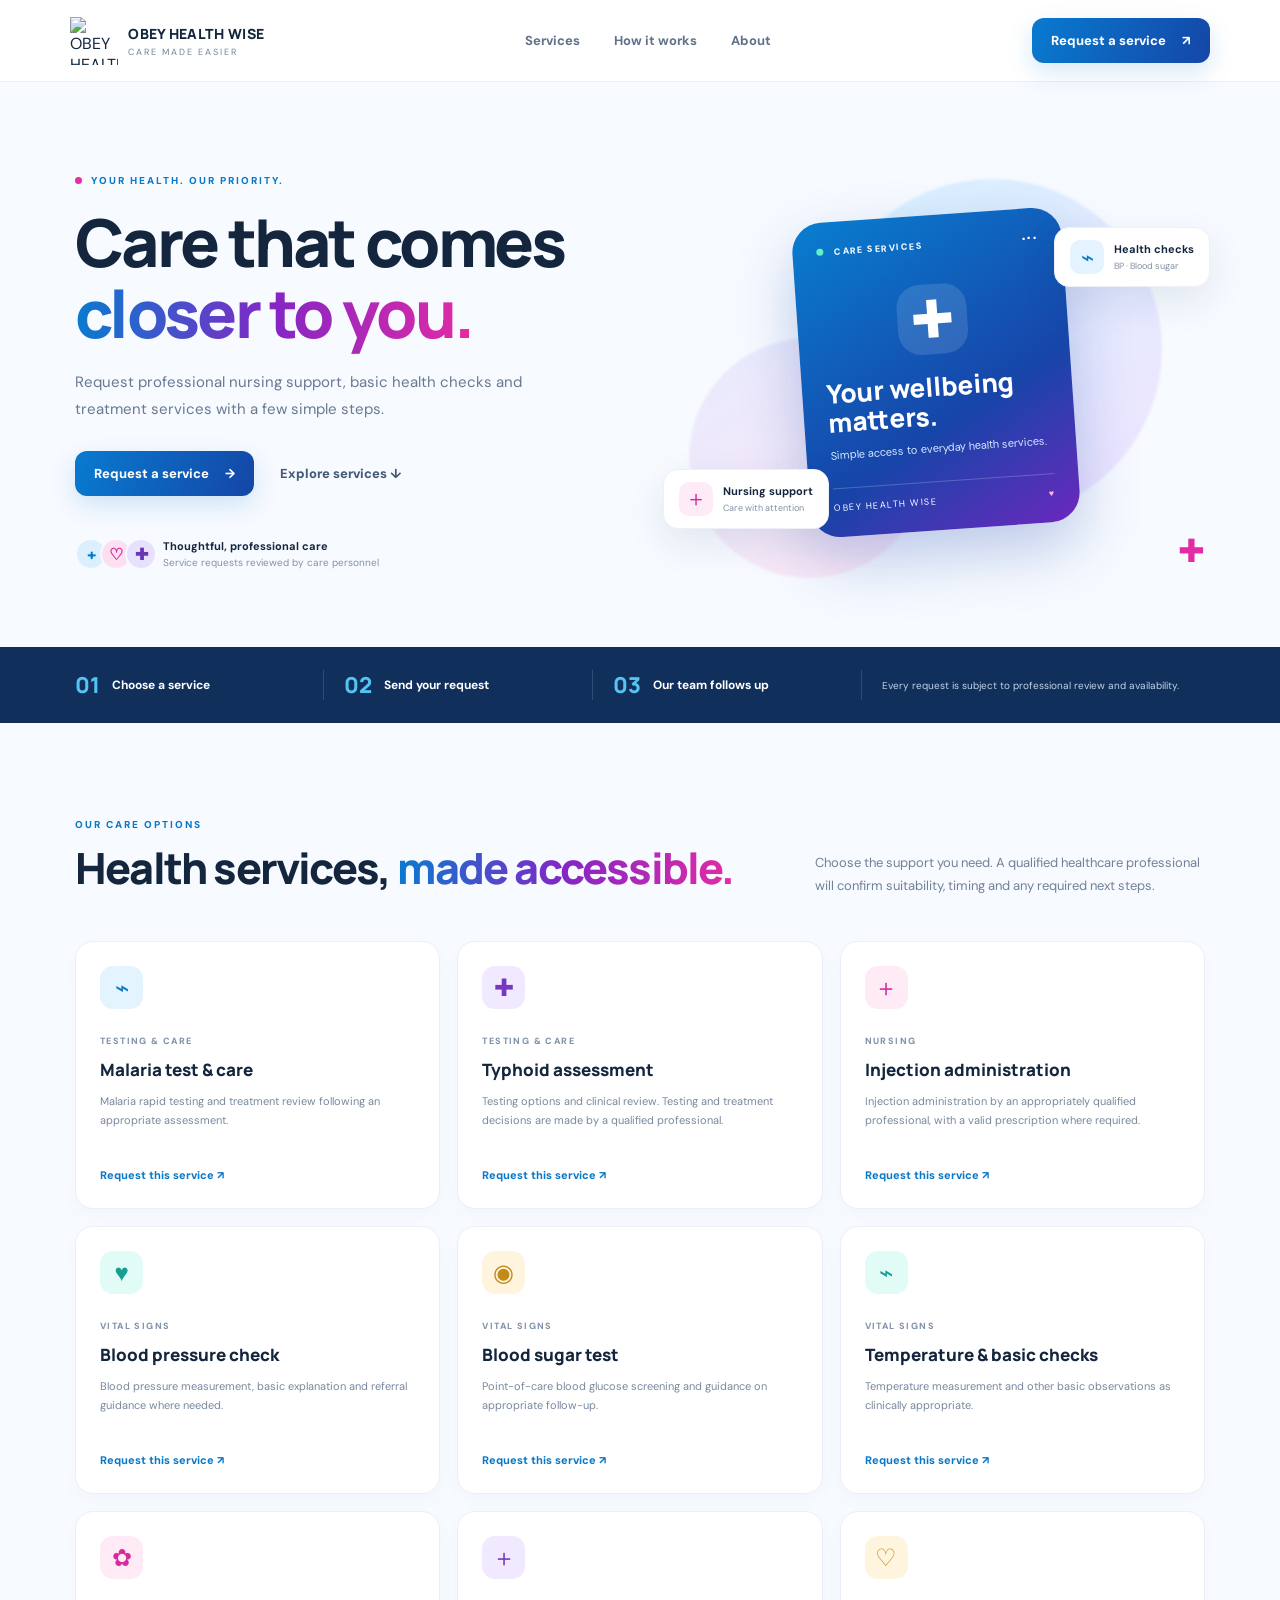
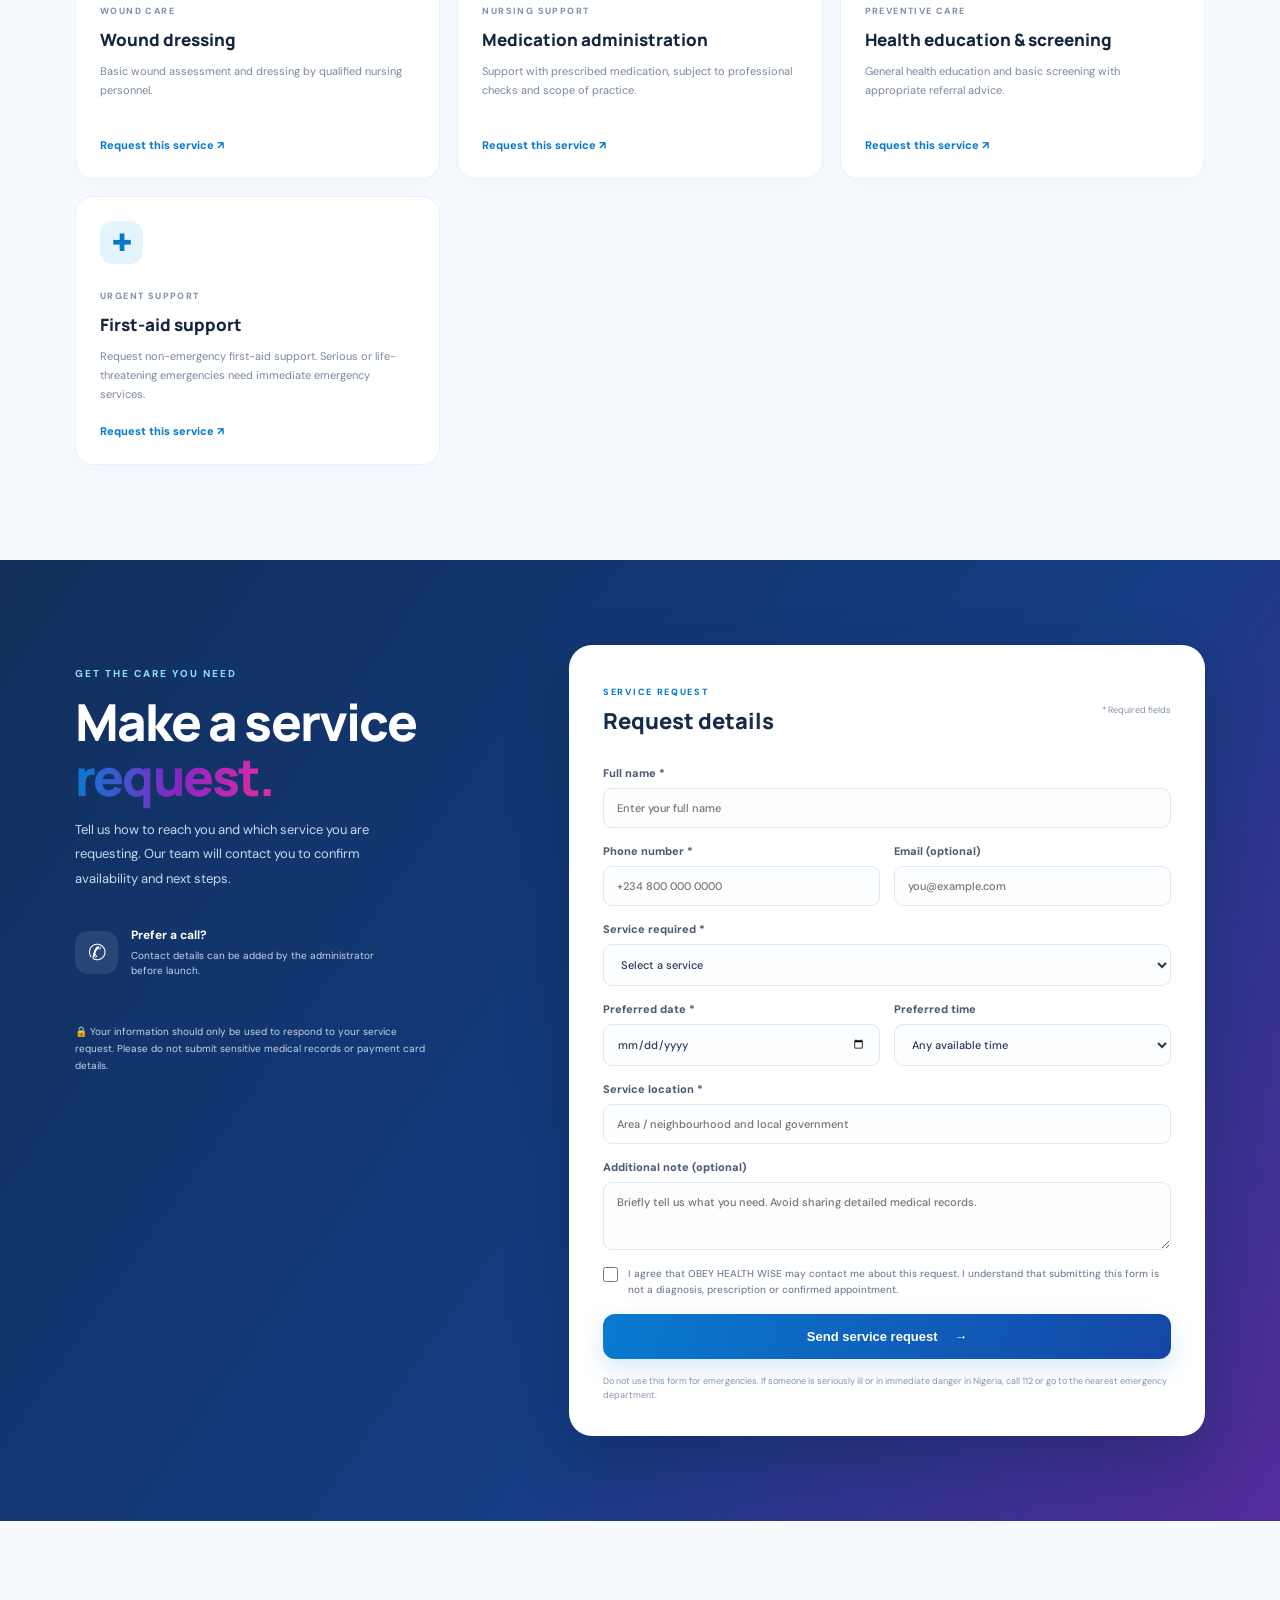
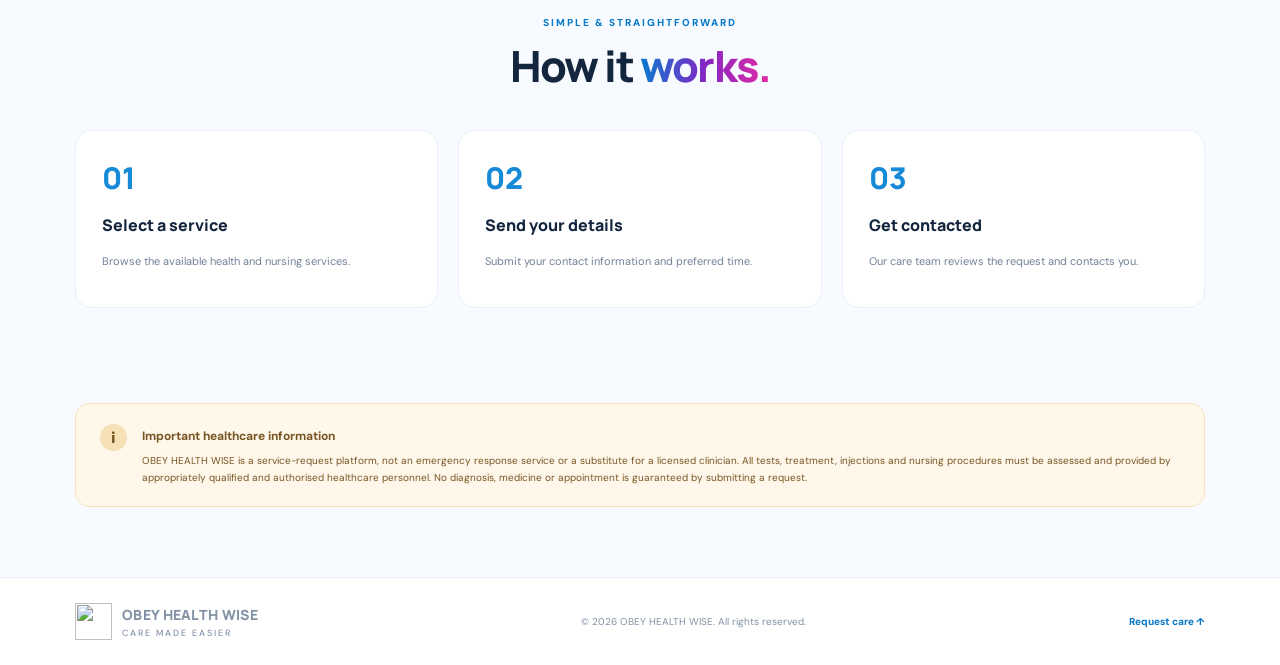
==== index.html @ f1f298c5 "Add files via upload" ====
<!doctype html>
<html lang="en">
<head>
  <meta charset="UTF-8"><meta name="viewport" content="width=device-width, initial-scale=1">
  <meta name="theme-color" content="#0878c9"><meta name="description" content="Request convenient nursing and health screening services from OBEY HEALTH WISE.">
  <link rel="manifest" href="/manifest.webmanifest"><link rel="icon" href="/assets/obey-health-wise-logo.png">
  <link rel="preconnect" href="https://fonts.googleapis.com"><link rel="preconnect" href="https://fonts.gstatic.com" crossorigin>
  <link href="https://fonts.googleapis.com/css2?family=DM+Sans:wght@400;500;600;700;800&family=Manrope:wght@500;600;700;800&display=swap" rel="stylesheet">
  <link rel="stylesheet" href="/styles.css"><title>OBEY HEALTH WISE | Care made easier</title>
</head>
<body>
<header class="topbar"><a class="brand" href="#"><img src="/assets/obey-health-wise-logo.png" alt="OBEY HEALTH WISE logo"><span><b>OBEY HEALTH WISE</b><small>CARE MADE EASIER</small></span></a><nav><a href="#services">Services</a><a href="#how">How it works</a><a href="#about">About</a></nav><a class="nav-cta" href="#request">Request a service <span>↗</span></a><button class="menu" aria-label="Open menu">☰</button></header>
<main>
<section class="hero">
 <div class="hero-copy"><div class="eyebrow"><i></i> YOUR HEALTH. OUR PRIORITY.</div><h1>Care that comes<br><em>closer to you.</em></h1><p>Request professional nursing support, basic health checks and treatment services with a few simple steps.</p><div class="hero-actions"><a class="primary" href="#request">Request a service <span>→</span></a><a class="text-link" href="#services">Explore services ↓</a></div><div class="trust"><div class="avatars"><span>+</span><span>♡</span><span>✚</span></div><div><b>Thoughtful, professional care</b><small>Service requests reviewed by care personnel</small></div></div></div>
 <div class="hero-art"><div class="orb orb1"></div><div class="orb orb2"></div><div class="hero-panel"><div class="panel-top"><span class="live-dot"></span> CARE SERVICES <span class="panel-menu">•••</span></div><div class="medical-symbol">✚</div><h3>Your wellbeing<br>matters.</h3><p>Simple access to everyday health services.</p><div class="panel-bottom"><span>OBEY HEALTH WISE</span><b>♥</b></div></div><div class="floating f1"><span class="float-icon blue">⌁</span><span><b>Health checks</b><small>BP · Blood sugar</small></span></div><div class="floating f2"><span class="float-icon pink">＋</span><span><b>Nursing support</b><small>Care with attention</small></span></div><div class="decor-cross">✚</div></div>
</section>
<section class="stats"><div><b>01</b><span>Choose a service</span></div><div><b>02</b><span>Send your request</span></div><div><b>03</b><span>Our team follows up</span></div><div class="stat-note">Every request is subject to professional review and availability.</div></section>
<section class="section" id="services"><div class="section-head"><div><div class="eyebrow">OUR CARE OPTIONS</div><h2>Health services, <em>made accessible.</em></h2></div><p>Choose the support you need. A qualified healthcare professional will confirm suitability, timing and any required next steps.</p></div>
<div class="service-grid">
 <article class="service-card featured"><div class="service-icon">⌁</div><span class="tag">TESTING & CARE</span><h3>Malaria test & care</h3><p>Malaria rapid testing and treatment review following an appropriate assessment.</p><a href="#request" data-service="Malaria test and treatment review">Request this service ↗</a></article>
 <article class="service-card"><div class="service-icon purple">✚</div><span class="tag">TESTING & CARE</span><h3>Typhoid assessment</h3><p>Testing options and clinical review. Testing and treatment decisions are made by a qualified professional.</p><a href="#request" data-service="Typhoid testing and clinical review">Request this service ↗</a></article>
 <article class="service-card"><div class="service-icon pink">＋</div><span class="tag">NURSING</span><h3>Injection administration</h3><p>Injection administration by an appropriately qualified professional, with a valid prescription where required.</p><a href="#request" data-service="Injection administration">Request this service ↗</a></article>
 <article class="service-card"><div class="service-icon aqua">♥</div><span class="tag">VITAL SIGNS</span><h3>Blood pressure check</h3><p>Blood pressure measurement, basic explanation and referral guidance where needed.</p><a href="#request" data-service="Blood pressure check">Request this service ↗</a></article>
 <article class="service-card"><div class="service-icon gold">◉</div><span class="tag">VITAL SIGNS</span><h3>Blood sugar test</h3><p>Point-of-care blood glucose screening and guidance on appropriate follow-up.</p><a href="#request" data-service="Blood sugar test">Request this service ↗</a></article>
 <article class="service-card"><div class="service-icon aqua">⌁</div><span class="tag">VITAL SIGNS</span><h3>Temperature & basic checks</h3><p>Temperature measurement and other basic observations as clinically appropriate.</p><a href="#request" data-service="Temperature and basic health checks">Request this service ↗</a></article>
 <article class="service-card"><div class="service-icon pink">✿</div><span class="tag">WOUND CARE</span><h3>Wound dressing</h3><p>Basic wound assessment and dressing by qualified nursing personnel.</p><a href="#request" data-service="Wound dressing">Request this service ↗</a></article>
 <article class="service-card"><div class="service-icon purple">＋</div><span class="tag">NURSING SUPPORT</span><h3>Medication administration</h3><p>Support with prescribed medication, subject to professional checks and scope of practice.</p><a href="#request" data-service="Prescribed medication administration">Request this service ↗</a></article>
 <article class="service-card"><div class="service-icon gold">♡</div><span class="tag">PREVENTIVE CARE</span><h3>Health education & screening</h3><p>General health education and basic screening with appropriate referral advice.</p><a href="#request" data-service="Health education and basic screening">Request this service ↗</a></article>
 <article class="service-card"><div class="service-icon blue">✚</div><span class="tag">URGENT SUPPORT</span><h3>First-aid support</h3><p>Request non-emergency first-aid support. Serious or life-threatening emergencies need immediate emergency services.</p><a href="#request" data-service="First-aid support">Request this service ↗</a></article>
</div></section>
<section class="request-section" id="request"><div class="request-intro"><div class="eyebrow">GET THE CARE YOU NEED</div><h2>Make a service<br><em>request.</em></h2><p>Tell us how to reach you and which service you are requesting. Our team will contact you to confirm availability and next steps.</p><div class="contact-card"><div class="contact-symbol">✆</div><div><b>Prefer a call?</b><span>Contact details can be added by the administrator before launch.</span></div></div><div class="privacy-note">🔒 Your information should only be used to respond to your service request. Please do not submit sensitive medical records or payment card details.</div></div>
<form id="requestForm" class="request-form">
 <div class="form-heading"><div><span class="form-step">SERVICE REQUEST</span><h3>Request details</h3></div><span class="required">* Required fields</span></div>
 <label>Full name *<input name="name" autocomplete="name" required maxlength="100" placeholder="Enter your full name"></label>
 <div class="form-row"><label>Phone number *<input name="phone" autocomplete="tel" required inputmode="tel" maxlength="25" placeholder="+234 800 000 0000"></label><label>Email (optional)<input name="email" type="email" autocomplete="email" maxlength="150" placeholder="you@example.com"></label></div>
 <label>Service required *<select name="service" required><option value="">Select a service</option><option>Malaria test and treatment review</option><option>Typhoid testing and clinical review</option><option>Injection administration</option><option>Blood pressure check</option><option>Blood sugar test</option><option>Temperature and basic health checks</option><option>Wound dressing</option><option>Prescribed medication administration</option><option>Health education and basic screening</option><option>First-aid support</option><option>Other nursing service</option></select></label>
 <div class="form-row"><label>Preferred date *<input type="date" name="date" id="preferredDate" required></label><label>Preferred time<select name="time"><option value="Any available time">Any available time</option><option>Morning (8am–12pm)</option><option>Afternoon (12pm–4pm)</option><option>Evening (4pm–7pm)</option></select></label></div>
 <label>Service location *<input name="location" required maxlength="180" placeholder="Area / neighbourhood and local government"></label>
 <label>Additional note (optional)<textarea name="notes" rows="3" maxlength="500" placeholder="Briefly tell us what you need. Avoid sharing detailed medical records."></textarea></label>
 <label class="consent"><input type="checkbox" name="consent" required><span>I agree that OBEY HEALTH WISE may contact me about this request. I understand that submitting this form is not a diagnosis, prescription or confirmed appointment.</span></label>
 <button class="submit" type="submit">Send service request <span>→</span></button><p class="form-message" id="formMessage" role="status" aria-live="polite"></p>
 <small class="form-foot">Do not use this form for emergencies. If someone is seriously ill or in immediate danger in Nigeria, call 112 or go to the nearest emergency department.</small>
</form></section>
<section class="section how" id="how"><div class="eyebrow">SIMPLE & STRAIGHTFORWARD</div><h2>How it <em>works.</em></h2><div class="steps"><div><b>01</b><h3>Select a service</h3><p>Browse the available health and nursing services.</p></div><div><b>02</b><h3>Send your details</h3><p>Submit your contact information and preferred time.</p></div><div><b>03</b><h3>Get contacted</h3><p>Our care team reviews the request and contacts you.</p></div></div></section>
<section class="disclaimer" id="about"><div class="disclaimer-icon">i</div><div><b>Important healthcare information</b><p>OBEY HEALTH WISE is a service-request platform, not an emergency response service or a substitute for a licensed clinician. All tests, treatment, injections and nursing procedures must be assessed and provided by appropriately qualified and authorised healthcare personnel. No diagnosis, medicine or appointment is guaranteed by submitting a request.</p></div></section>
</main>
<footer><a class="brand footer-brand" href="#"><img src="/assets/obey-health-wise-logo.png" alt=""><span><b>OBEY HEALTH WISE</b><small>CARE MADE EASIER</small></span></a><span>© <span id="year"></span> OBEY HEALTH WISE. All rights reserved.</span><a href="#request">Request care ↑</a></footer>
<script src="/app.js" defer></script>
</body></html>
---- styles.css ----
*{box-sizing:border-box}html{scroll-behavior:smooth;scroll-padding-top:90px}body{margin:0;background:#f7faff;color:#14263e;font-family:"DM Sans",sans-serif}a{color:inherit;text-decoration:none}.topbar{height:82px;padding:0 max(calc((100vw - 1180px)/2),5.5%);display:flex;align-items:center;justify-content:space-between;background:#fff;border-bottom:1px solid #e9f0f7;position:sticky;top:0;z-index:10}.brand{display:flex;align-items:center;gap:10px}.brand img{width:48px;height:48px;object-fit:contain}.brand span{display:grid;gap:3px}.brand b{font:800 14px Manrope,sans-serif;letter-spacing:.3px}.brand small{font-size:9px;letter-spacing:2px;color:#70829a}.topbar nav{display:flex;gap:34px;color:#60718a;font-size:13px;font-weight:700}.topbar nav a:hover,.text-link:hover{color:#0878c9}.nav-cta,.primary,.submit{background:linear-gradient(110deg,#087bd0,#1546a6);color:white;border:0;border-radius:12px;padding:14px 19px;font-weight:800;font-size:13px;box-shadow:0 9px 24px #0878c92b}.nav-cta span,.primary span,.submit span{padding-left:13px}.menu{display:none;background:none;border:0;font-size:24px}.hero{max-width:1180px;margin:auto;padding:80px 25px 65px;display:grid;grid-template-columns:1fr 1fr;align-items:center;gap:55px;min-height:550px}.eyebrow{font-size:10px;font-weight:800;letter-spacing:2px;color:#0878c9;display:flex;align-items:center;gap:9px}.eyebrow i{width:7px;height:7px;background:#e72ca4;border-radius:50%}.hero h1,.section h2,.request-intro h2{font:800 clamp(42px,5.5vw,66px)/1.08 Manrope,sans-serif;letter-spacing:-2.7px;margin:20px 0}.hero h1 em,.section h2 em,.request-intro h2 em{font-style:normal;background:linear-gradient(90deg,#087bd0,#8426c5,#e52ba4);-webkit-background-clip:text;background-clip:text;color:transparent}.hero-copy>p{color:#687a91;line-height:1.8;font-size:15px;max-width:480px}.hero-actions{display:flex;align-items:center;gap:26px;margin:28px 0 42px}.text-link{font-size:13px;font-weight:800;color:#445a75}.trust{display:flex;align-items:center;gap:13px}.avatars{display:flex}.avatars span{width:32px;height:32px;border-radius:50%;display:grid;place-items:center;margin-right:-7px;border:2px solid #f7faff;background:#dcefff;color:#0878c9;font-weight:900}.avatars span:nth-child(2){background:#fce0f1;color:#c72b9c}.avatars span:nth-child(3){background:#e7e1ff;color:#6735b6}.trust div:last-child{display:grid;gap:3px}.trust b{font-size:11px}.trust small{font-size:10px;color:#8392a5}.hero-art{height:420px;position:relative;display:grid;place-items:center}.orb{position:absolute;border-radius:50%;filter:blur(1px)}.orb1{width:340px;height:340px;background:linear-gradient(145deg,#d8f2ff,#f0e4ff);right:8%;top:4%}.orb2{width:240px;height:240px;background:linear-gradient(145deg,#e4e8ff,#ffe3f3);left:4%;bottom:1%;opacity:.8}.hero-panel{width:270px;height:315px;border-radius:30px;background:linear-gradient(150deg,#087ed0,#1745a9 62%,#6b28bd);color:white;z-index:1;padding:24px;box-shadow:0 25px 60px #1745a944;transform:rotate(-4deg);position:relative}.panel-top{font-size:9px;letter-spacing:1.5px;font-weight:800}.live-dot{display:inline-block;width:7px;height:7px;background:#62f1c0;border-radius:50%;margin-right:7px}.panel-menu{float:right}.medical-symbol{margin:33px auto 18px;width:70px;height:70px;border-radius:23px;background:#ffffff20;display:grid;place-items:center;font-size:52px}.hero-panel h3{font:800 26px/1.1 Manrope;margin:0 0 9px}.hero-panel p{font-size:11px;line-height:1.5;color:#d5e7ff}.panel-bottom{position:absolute;bottom:23px;left:24px;right:24px;border-top:1px solid #ffffff35;padding-top:13px;display:flex;justify-content:space-between;font-size:9px;letter-spacing:1.5px}.panel-bottom b{color:#ffb2e3}.floating{position:absolute;z-index:2;background:white;border:1px solid #edf1f7;box-shadow:0 14px 38px #193e6819;border-radius:15px;padding:12px 15px;display:flex;align-items:center;gap:10px}.f1{top:65px;right:-5px}.f2{bottom:53px;left:-5px}.floating span:last-child{display:grid;gap:4px}.floating b{font-size:11px}.floating small{font-size:9px;color:#8290a4}.float-icon{width:34px;height:34px;border-radius:10px;display:grid;place-items:center;font-size:22px}.float-icon.blue{background:#e4f3ff;color:#0878c9}.float-icon.pink{background:#ffebf6;color:#d32a9c}.decor-cross{position:absolute;right:0;bottom:10px;color:#e52ba4;font-size:32px}.stats{background:#102f5b;color:white;display:grid;grid-template-columns:repeat(3,1fr) 1.3fr;padding:23px max(calc((100vw - 1130px)/2),5.5%);gap:20px;align-items:center}.stats>div:not(.stat-note){display:flex;align-items:center;gap:12px;border-right:1px solid #ffffff24}.stats b{font:800 22px Manrope;color:#54c5f3}.stats span{font-size:12px;font-weight:700}.stat-note{font-size:10px;color:#c2d3e7;line-height:1.5}.section{max-width:1180px;margin:auto;padding:95px 25px}.section-head{display:flex;justify-content:space-between;align-items:end;gap:40px;margin-bottom:36px}.section h2,.request-intro h2{font-size:43px;letter-spacing:-1.8px;margin:14px 0}.section-head>p{max-width:390px;color:#718198;font-size:13px;line-height:1.8;margin:0 0 8px}.service-grid{display:grid;grid-template-columns:repeat(3,1fr);gap:17px}.service-card{background:white;border:1px solid #eaf0f7;border-radius:18px;padding:24px;min-height:235px;transition:.2s;box-shadow:0 7px 20px #1b3e6806}.service-card:hover{transform:translateY(-4px);box-shadow:0 18px 35px #1b3e6812;border-color:#c9e6fa}.service-icon{width:43px;height:43px;display:grid;place-items:center;background:#e4f4ff;color:#0878c9;border-radius:13px;font-size:24px;margin-bottom:19px}.service-icon.purple{background:#f0e9ff;color:#7638bd}.service-icon.pink{background:#ffebf5;color:#d72a9e}.service-icon.aqua{background:#e1fbf7;color:#159e91}.service-icon.gold{background:#fff5df;color:#c28a19}.tag{font-size:9px;letter-spacing:1.4px;font-weight:800;color:#8192a8}.service-card h3{font:800 17px Manrope;margin:9px 0}.service-card p{font-size:11px;line-height:1.7;color:#78889d;min-height:56px}.service-card>a{display:inline-block;margin-top:9px;color:#0878c9;font-size:11px;font-weight:800}.request-section{background:linear-gradient(125deg,#102f5b,#153d83 60%,#542b9b);padding:85px max(calc((100vw - 1130px)/2),5.5%);display:grid;grid-template-columns:.8fr 1.2fr;gap:70px;color:white}.request-intro{padding-top:22px}.request-intro .eyebrow{color:#8ddcff}.request-intro h2{font-size:51px}.request-intro>p{font-size:13px;line-height:1.9;color:#c7d9ef;max-width:340px}.contact-card{margin-top:35px;display:flex;align-items:center;gap:13px}.contact-symbol{width:43px;height:43px;border-radius:13px;background:#ffffff18;display:grid;place-items:center;font-size:22px}.contact-card div:last-child{display:grid;gap:5px}.contact-card b{font-size:12px}.contact-card span{font-size:10px;color:#c3d5eb;max-width:250px;line-height:1.5}.privacy-note{margin-top:45px;color:#c3d5eb;font-size:10px;line-height:1.7;max-width:350px}.request-form{background:white;color:#162c49;border-radius:23px;padding:34px;box-shadow:0 25px 60px #071d3d55}.form-heading{display:flex;justify-content:space-between;align-items:center;margin-bottom:24px}.form-step{font-size:9px;font-weight:800;letter-spacing:1.7px;color:#0878c9}.form-heading h3{font:800 22px Manrope;margin:6px 0}.required{font-size:9px;color:#8291a5}.request-form label{display:grid;gap:8px;font-size:11px;font-weight:800;color:#4a5c73;margin-bottom:16px}.form-row{display:grid;grid-template-columns:1fr 1fr;gap:14px}.request-form input,.request-form select,.request-form textarea{width:100%;border:1px solid #e0e8f1;background:#fbfdff;border-radius:9px;padding:12px 13px;font:500 11px "DM Sans";color:#253b56;outline:none}.request-form input:focus,.request-form select:focus,.request-form textarea:focus{border-color:#1689d7;box-shadow:0 0 0 3px #1689d71a}.request-form textarea{resize:vertical}.request-form .consent{display:flex;align-items:flex-start;gap:10px;font-size:10px;font-weight:500;line-height:1.6;color:#718198}.consent input{width:15px;height:15px;margin:1px 0 0;flex:none;accent-color:#0878c9}.submit{width:100%;padding:15px;cursor:pointer}.submit:disabled{opacity:.65;cursor:wait}.form-message{font-size:11px;line-height:1.5}.form-message.success{color:#087e5a}.form-message.error{color:#bd3152}.form-foot{display:block;color:#8795a7;font-size:9px;line-height:1.6;margin-top:15px}.how{text-align:center}.how>.eyebrow{justify-content:center}.how h2{margin-bottom:40px}.steps{display:grid;grid-template-columns:repeat(3,1fr);gap:20px;text-align:left}.steps>div{background:white;padding:26px;border:1px solid #eaf0f7;border-radius:17px}.steps b{font:800 30px Manrope;color:#1689d7}.steps h3{font:800 16px Manrope}.steps p{font-size:11px;line-height:1.7;color:#718198}.disclaimer{max-width:1130px;margin:0 auto 70px;background:#fff7e9;border:1px solid #f7e4bf;border-radius:14px;padding:20px 24px;display:flex;gap:15px;color:#765523}.disclaimer-icon{width:27px;height:27px;border-radius:50%;background:#f6e0b6;display:grid;place-items:center;font-weight:900;flex:none}.disclaimer b{font-size:12px}.disclaimer p{font-size:10px;line-height:1.7;margin:7px 0 0}footer{background:#fff;border-top:1px solid #eaf0f7;padding:25px max(calc((100vw - 1130px)/2),5.5%);display:flex;align-items:center;justify-content:space-between;color:#8291a5;font-size:10px}.footer-brand img{width:37px;height:37px}footer>a:last-child{font-weight:800;color:#0878c9}
@media(max-width:850px){.topbar{padding:0 20px}.topbar nav{gap:17px}.hero{gap:20px;padding-top:55px}.hero-art{transform:scale(.88)}.stats{padding:20px 25px;grid-template-columns:repeat(3,1fr)}.stat-note{grid-column:1/-1}.request-section{padding:65px 25px;gap:30px}.disclaimer{margin:0 25px 55px}}
@media(max-width:650px){.topbar{height:70px}.brand img{width:42px;height:42px}.brand b{font-size:12px}.topbar nav,.nav-cta{display:none}.menu{display:block}.hero{grid-template-columns:1fr;padding:55px 22px 35px;gap:0}.hero h1{font-size:49px}.hero-copy>p{font-size:13px}.hero-art{height:340px;transform:scale(.85);margin:-3px -20px 0}.f1{right:0}.f2{left:0}.stats{grid-template-columns:1fr;padding:22px}.stats>div:not(.stat-note){border-right:0;border-bottom:1px solid #ffffff24;padding-bottom:12px}.stat-note{grid-column:auto}.section{padding:65px 20px}.section-head{display:block}.section-head>p{margin-top:15px}.section h2{font-size:36px}.service-grid{grid-template-columns:1fr 1fr;gap:11px}.service-card{padding:17px;min-height:245px}.service-card h3{font-size:14px}.service-card p{font-size:10px}.request-section{grid-template-columns:1fr;padding:60px 18px;gap:30px}.request-intro h2{font-size:45px}.request-form{padding:23px 18px}.form-row{grid-template-columns:1fr;gap:0}.steps{grid-template-columns:1fr}.disclaimer{margin:0 18px 45px;padding:17px}footer{padding:22px 18px;gap:15px;flex-wrap:wrap}footer>span{order:3;width:100%}}
@media(max-width:380px){.service-grid{grid-template-columns:1fr}.hero h1{font-size:43px}.hero-art{transform:scale(.76);margin-left:-40px;margin-right:-40px}}
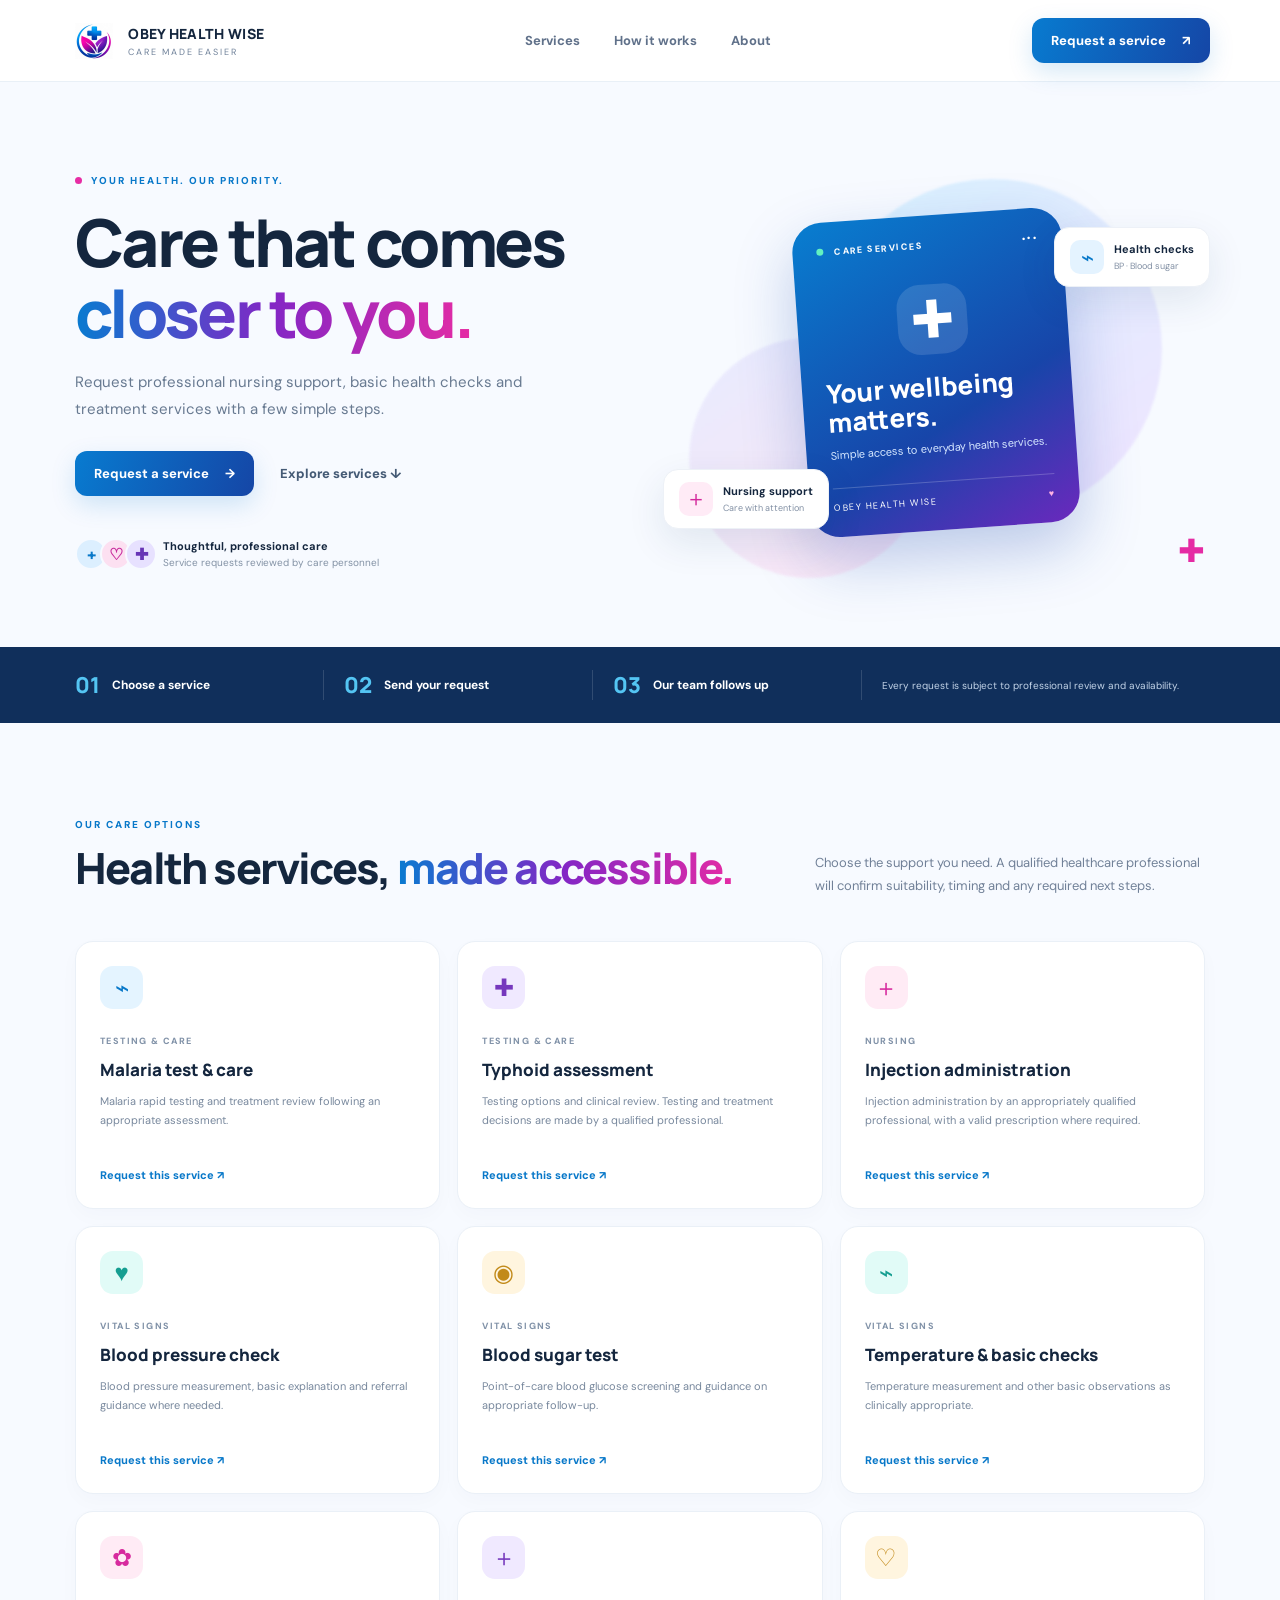
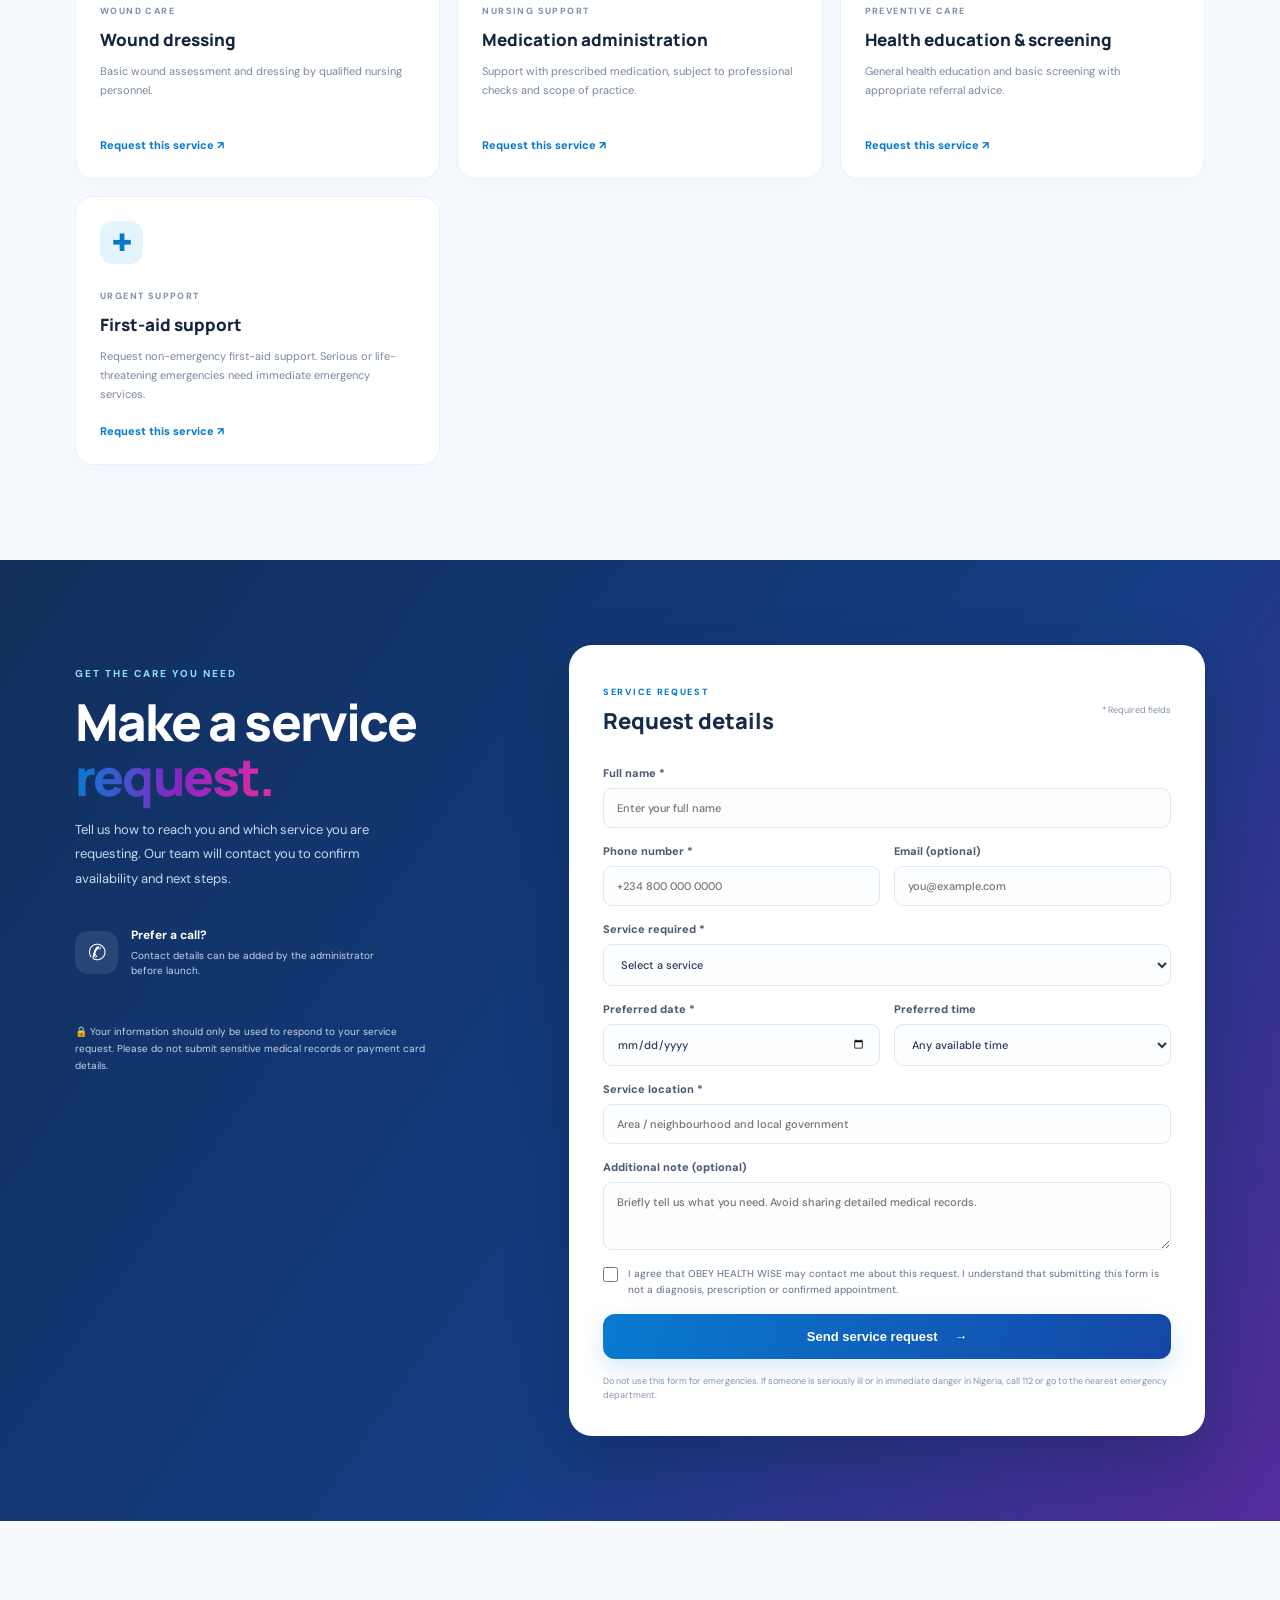
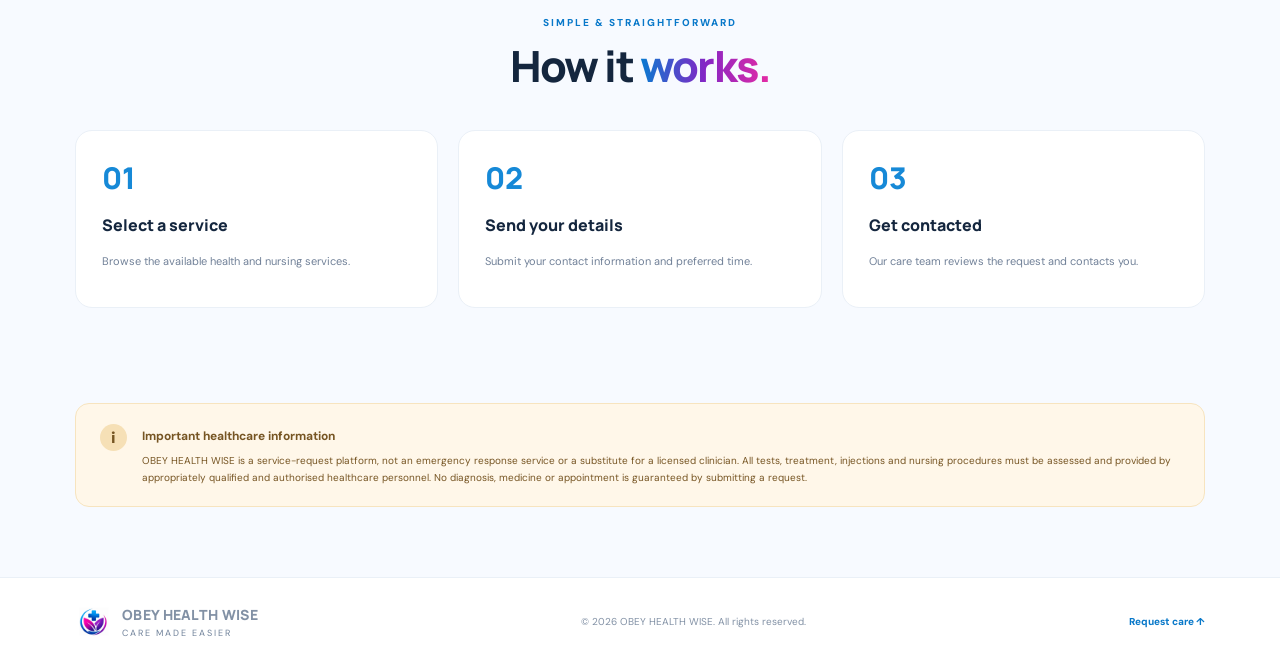
==== commit 685a545d: "Add files via upload" ====
--- a/index.html
+++ b/index.html
@@ -3,7 +3,7 @@
 <head>
   <meta charset="UTF-8"><meta name="viewport" content="width=device-width, initial-scale=1">
   <meta name="theme-color" content="#0878c9"><meta name="description" content="Request convenient nursing and health screening services from OBEY HEALTH WISE.">
-  <link rel="manifest" href="/manifest.webmanifest"><link rel="icon" href="/assets/obey-health-wise-logo.png">
+  <link rel="manifest" href="/manifest.webmanifest"><link rel="icon" type="image/png" sizes="192x192" href="/assets/icon-192.png"><link rel="apple-touch-icon" href="/assets/apple-touch-icon.png">
   <link rel="preconnect" href="https://fonts.googleapis.com"><link rel="preconnect" href="https://fonts.gstatic.com" crossorigin>
   <link href="https://fonts.googleapis.com/css2?family=DM+Sans:wght@400;500;600;700;800&family=Manrope:wght@500;600;700;800&display=swap" rel="stylesheet">
   <link rel="stylesheet" href="/styles.css"><title>OBEY HEALTH WISE | Care made easier</title>
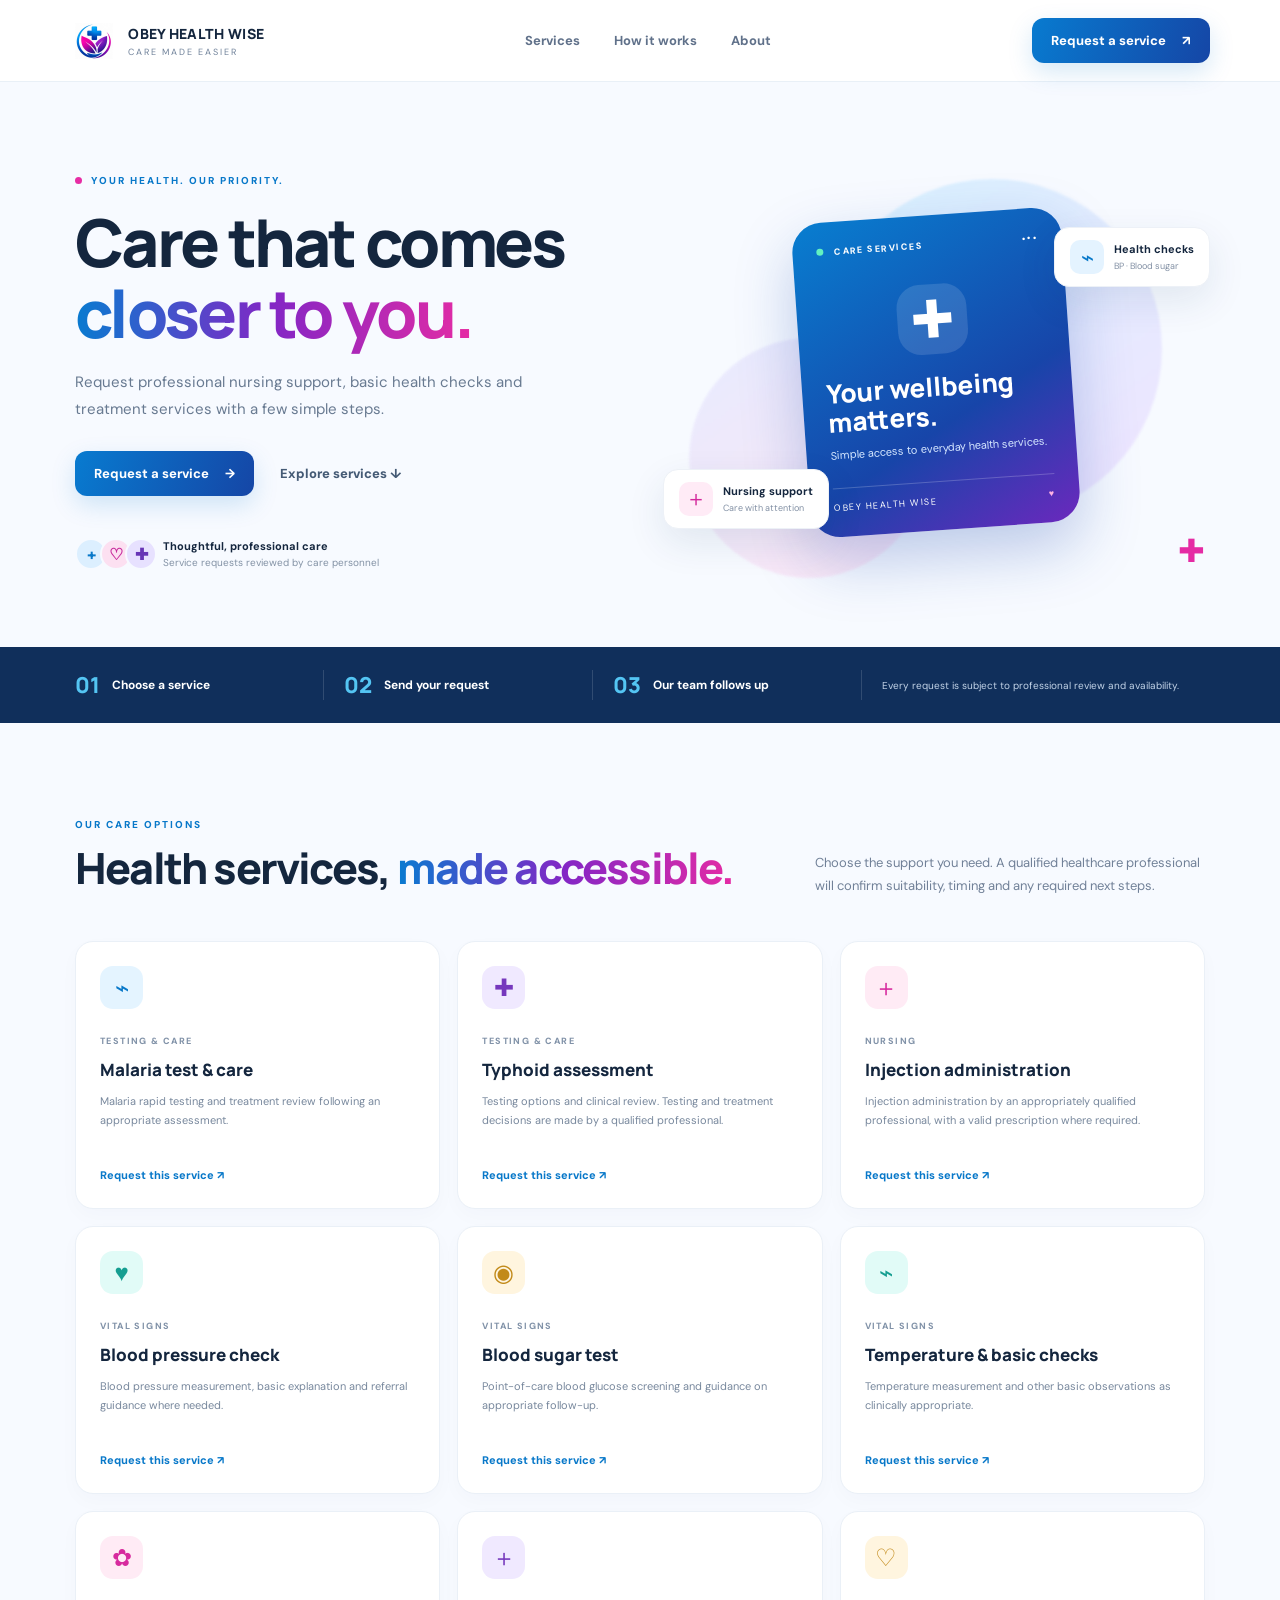
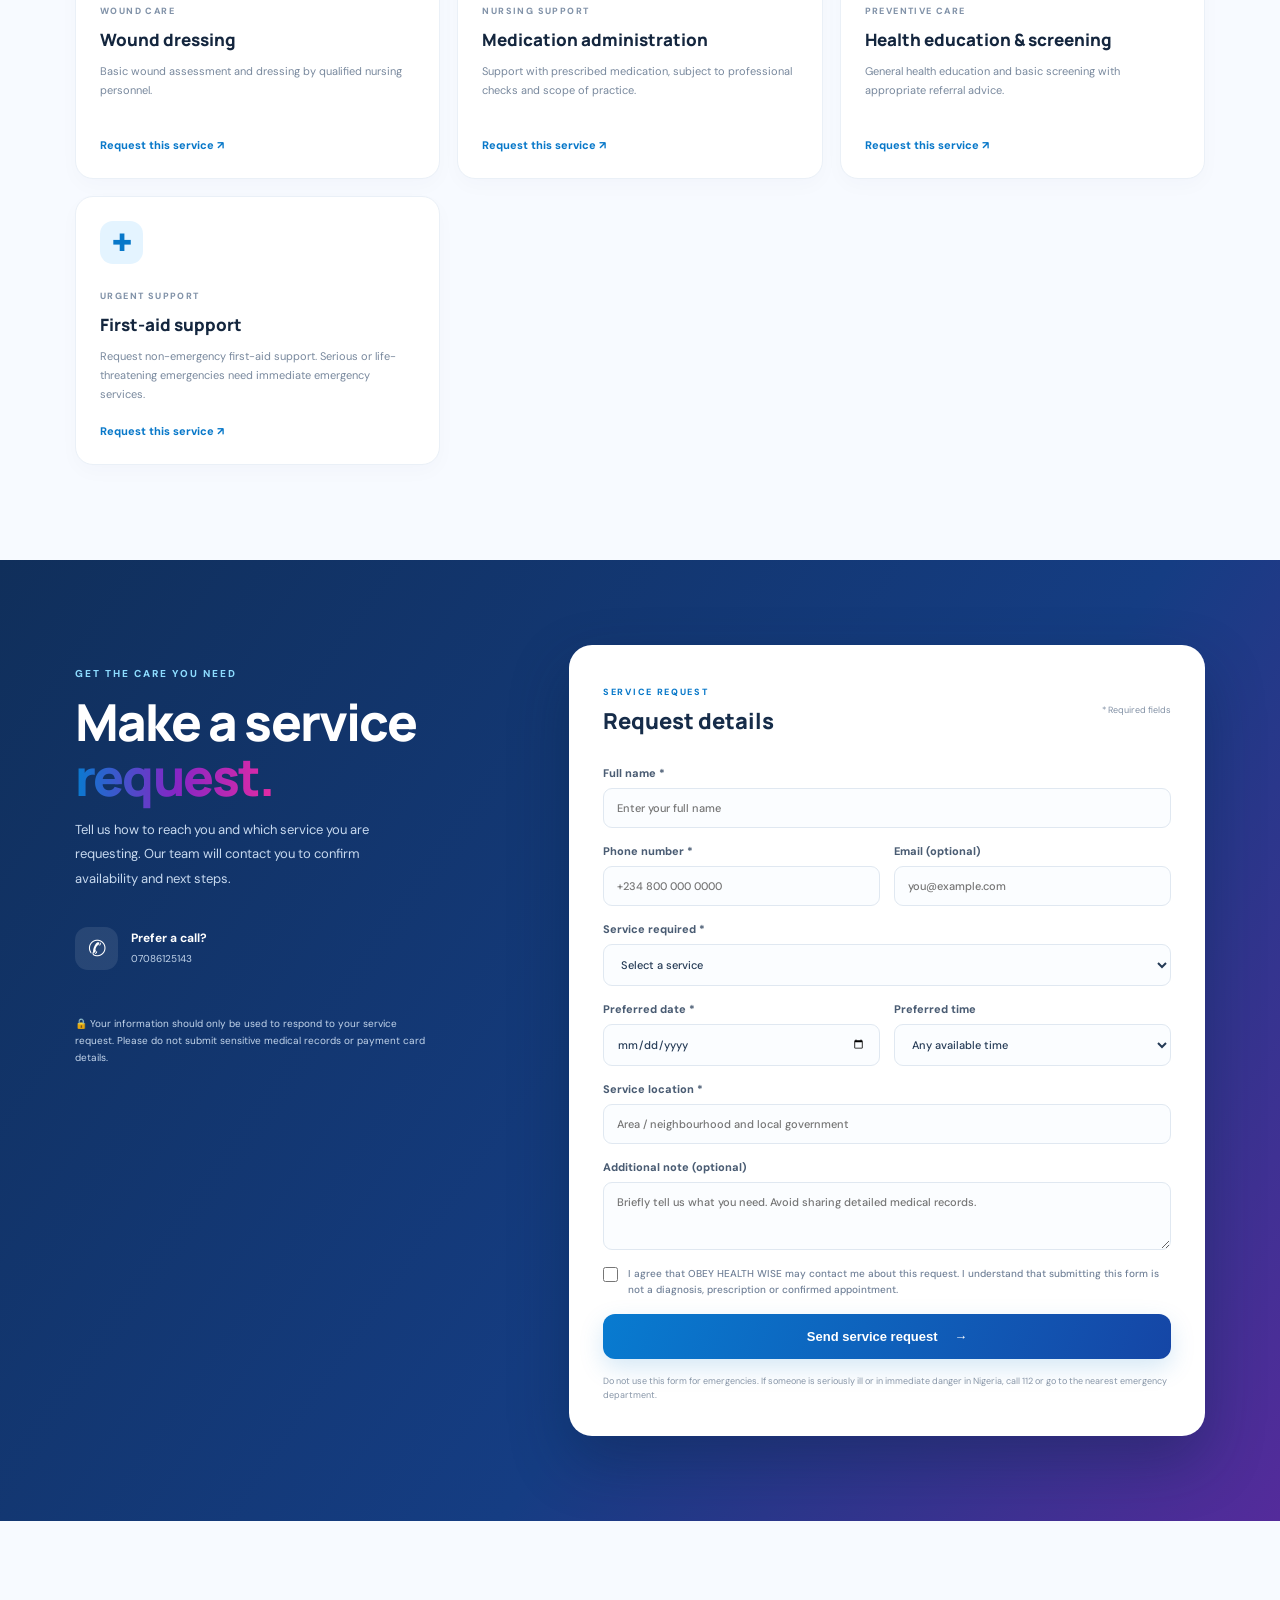
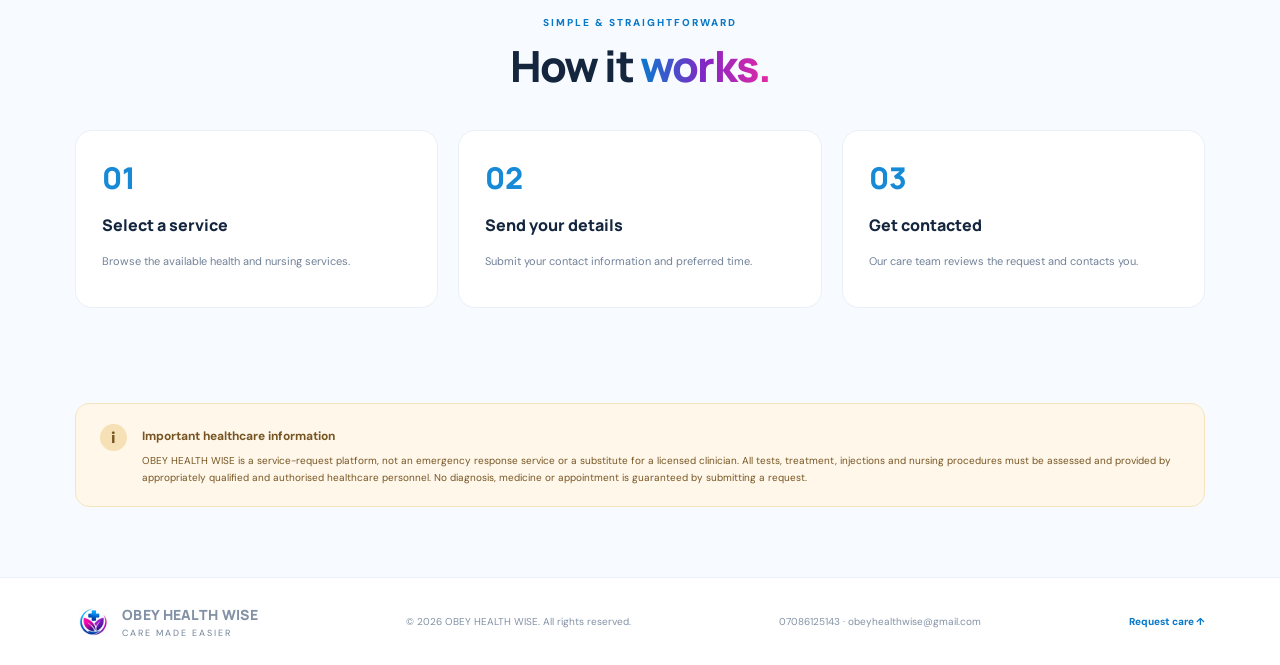
==== commit 6af2637e: "Add files via upload" ====
--- a/index.html
+++ b/index.html
@@ -29,7 +29,7 @@
  <article class="service-card"><div class="service-icon gold">♡</div><span class="tag">PREVENTIVE CARE</span><h3>Health education & screening</h3><p>General health education and basic screening with appropriate referral advice.</p><a href="#request" data-service="Health education and basic screening">Request this service ↗</a></article>
  <article class="service-card"><div class="service-icon blue">✚</div><span class="tag">URGENT SUPPORT</span><h3>First-aid support</h3><p>Request non-emergency first-aid support. Serious or life-threatening emergencies need immediate emergency services.</p><a href="#request" data-service="First-aid support">Request this service ↗</a></article>
 </div></section>
-<section class="request-section" id="request"><div class="request-intro"><div class="eyebrow">GET THE CARE YOU NEED</div><h2>Make a service<br><em>request.</em></h2><p>Tell us how to reach you and which service you are requesting. Our team will contact you to confirm availability and next steps.</p><div class="contact-card"><div class="contact-symbol">✆</div><div><b>Prefer a call?</b><span>Contact details can be added by the administrator before launch.</span></div></div><div class="privacy-note">🔒 Your information should only be used to respond to your service request. Please do not submit sensitive medical records or payment card details.</div></div>
+<section class="request-section" id="request"><div class="request-intro"><div class="eyebrow">GET THE CARE YOU NEED</div><h2>Make a service<br><em>request.</em></h2><p>Tell us how to reach you and which service you are requesting. Our team will contact you to confirm availability and next steps.</p><div class="contact-card"><div class="contact-symbol">✆</div><div><b>Prefer a call?</b><span><a href="tel:+2347086125143">07086125143</a></span></div></div><div class="privacy-note">🔒 Your information should only be used to respond to your service request. Please do not submit sensitive medical records or payment card details.</div></div>
 <form id="requestForm" class="request-form">
  <div class="form-heading"><div><span class="form-step">SERVICE REQUEST</span><h3>Request details</h3></div><span class="required">* Required fields</span></div>
  <label>Full name *<input name="name" autocomplete="name" required maxlength="100" placeholder="Enter your full name"></label>
@@ -45,6 +45,6 @@
 <section class="section how" id="how"><div class="eyebrow">SIMPLE & STRAIGHTFORWARD</div><h2>How it <em>works.</em></h2><div class="steps"><div><b>01</b><h3>Select a service</h3><p>Browse the available health and nursing services.</p></div><div><b>02</b><h3>Send your details</h3><p>Submit your contact information and preferred time.</p></div><div><b>03</b><h3>Get contacted</h3><p>Our care team reviews the request and contacts you.</p></div></div></section>
 <section class="disclaimer" id="about"><div class="disclaimer-icon">i</div><div><b>Important healthcare information</b><p>OBEY HEALTH WISE is a service-request platform, not an emergency response service or a substitute for a licensed clinician. All tests, treatment, injections and nursing procedures must be assessed and provided by appropriately qualified and authorised healthcare personnel. No diagnosis, medicine or appointment is guaranteed by submitting a request.</p></div></section>
 </main>
-<footer><a class="brand footer-brand" href="#"><img src="/assets/obey-health-wise-logo.png" alt=""><span><b>OBEY HEALTH WISE</b><small>CARE MADE EASIER</small></span></a><span>© <span id="year"></span> OBEY HEALTH WISE. All rights reserved.</span><a href="#request">Request care ↑</a></footer>
+<footer><a class="brand footer-brand" href="#"><img src="/assets/obey-health-wise-logo.png" alt=""><span><b>OBEY HEALTH WISE</b><small>CARE MADE EASIER</small></span></a><span>© <span id="year"></span> OBEY HEALTH WISE. All rights reserved.</span><span><a href="tel:+2347086125143">07086125143</a> · <a href="mailto:obeyhealthwise@gmail.com">obeyhealthwise@gmail.com</a></span><a href="#request">Request care ↑</a></footer>
 <script src="/app.js" defer></script>
 </body></html>
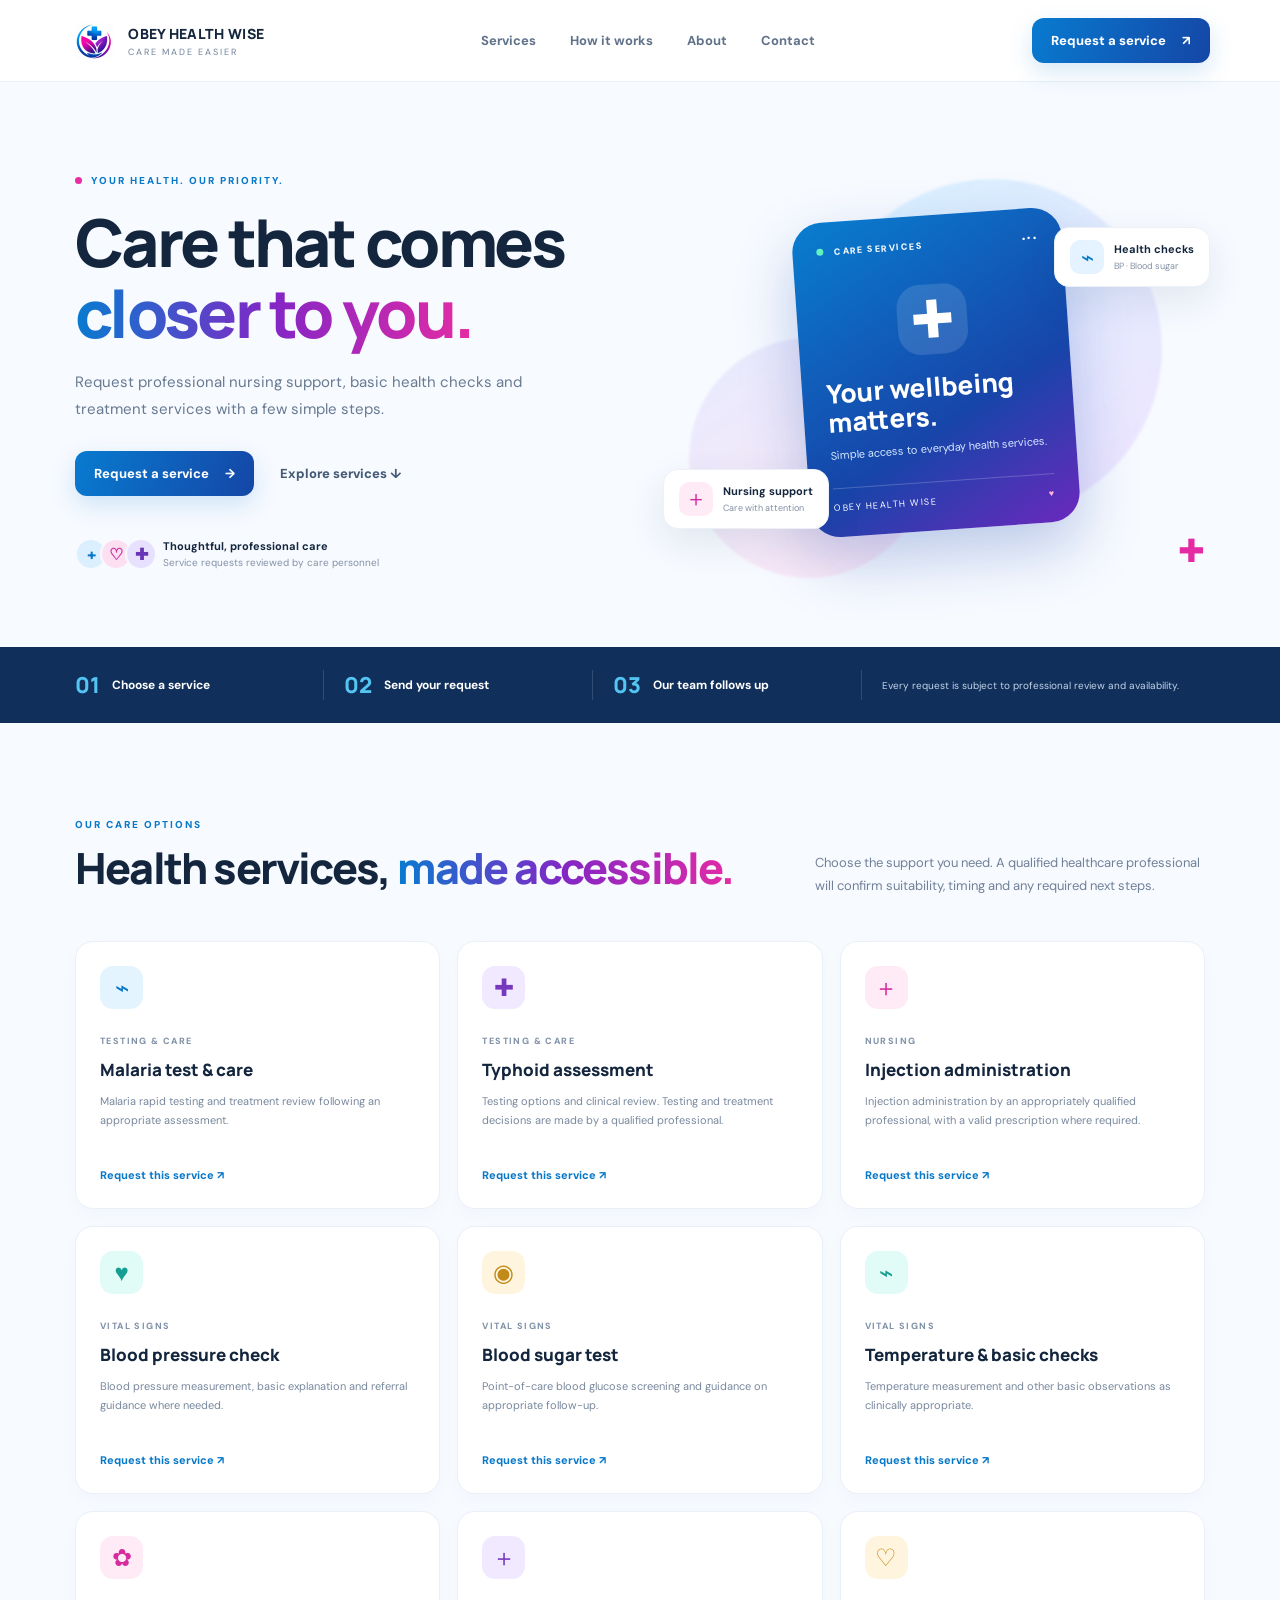
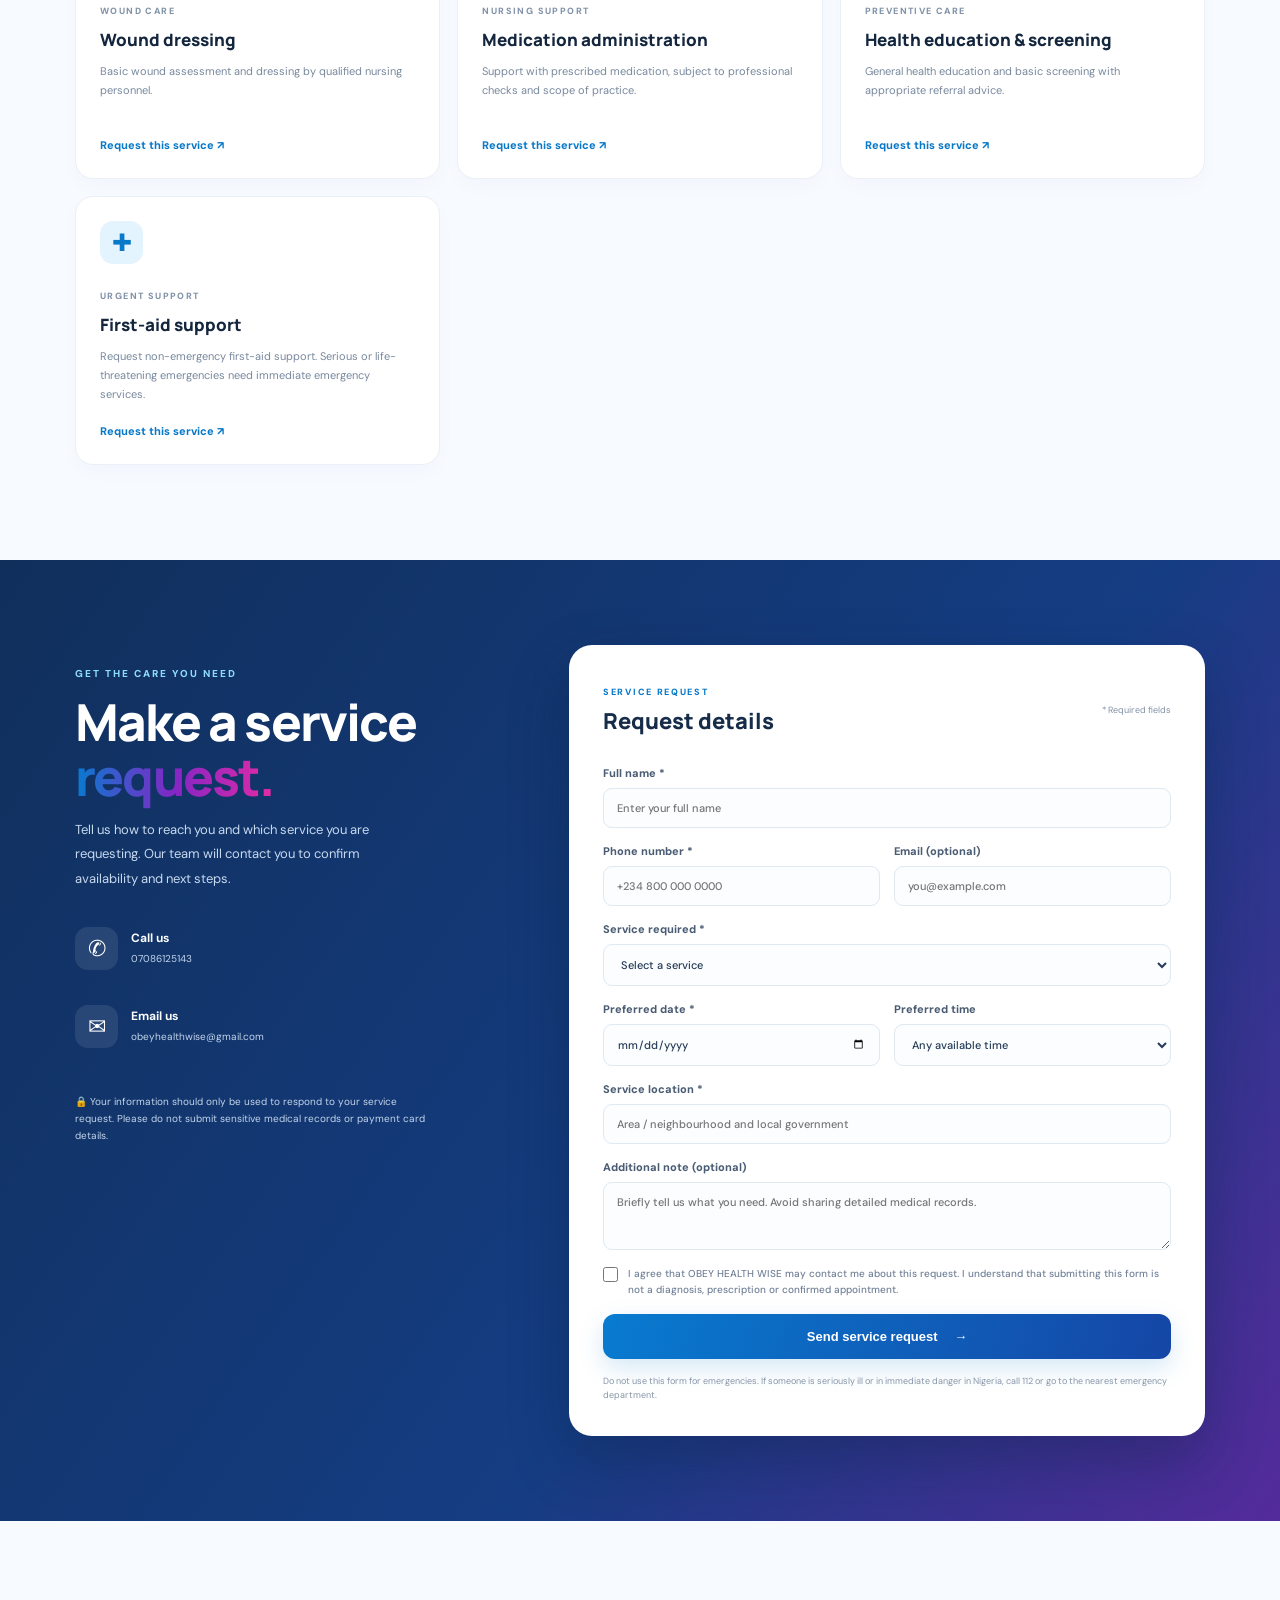
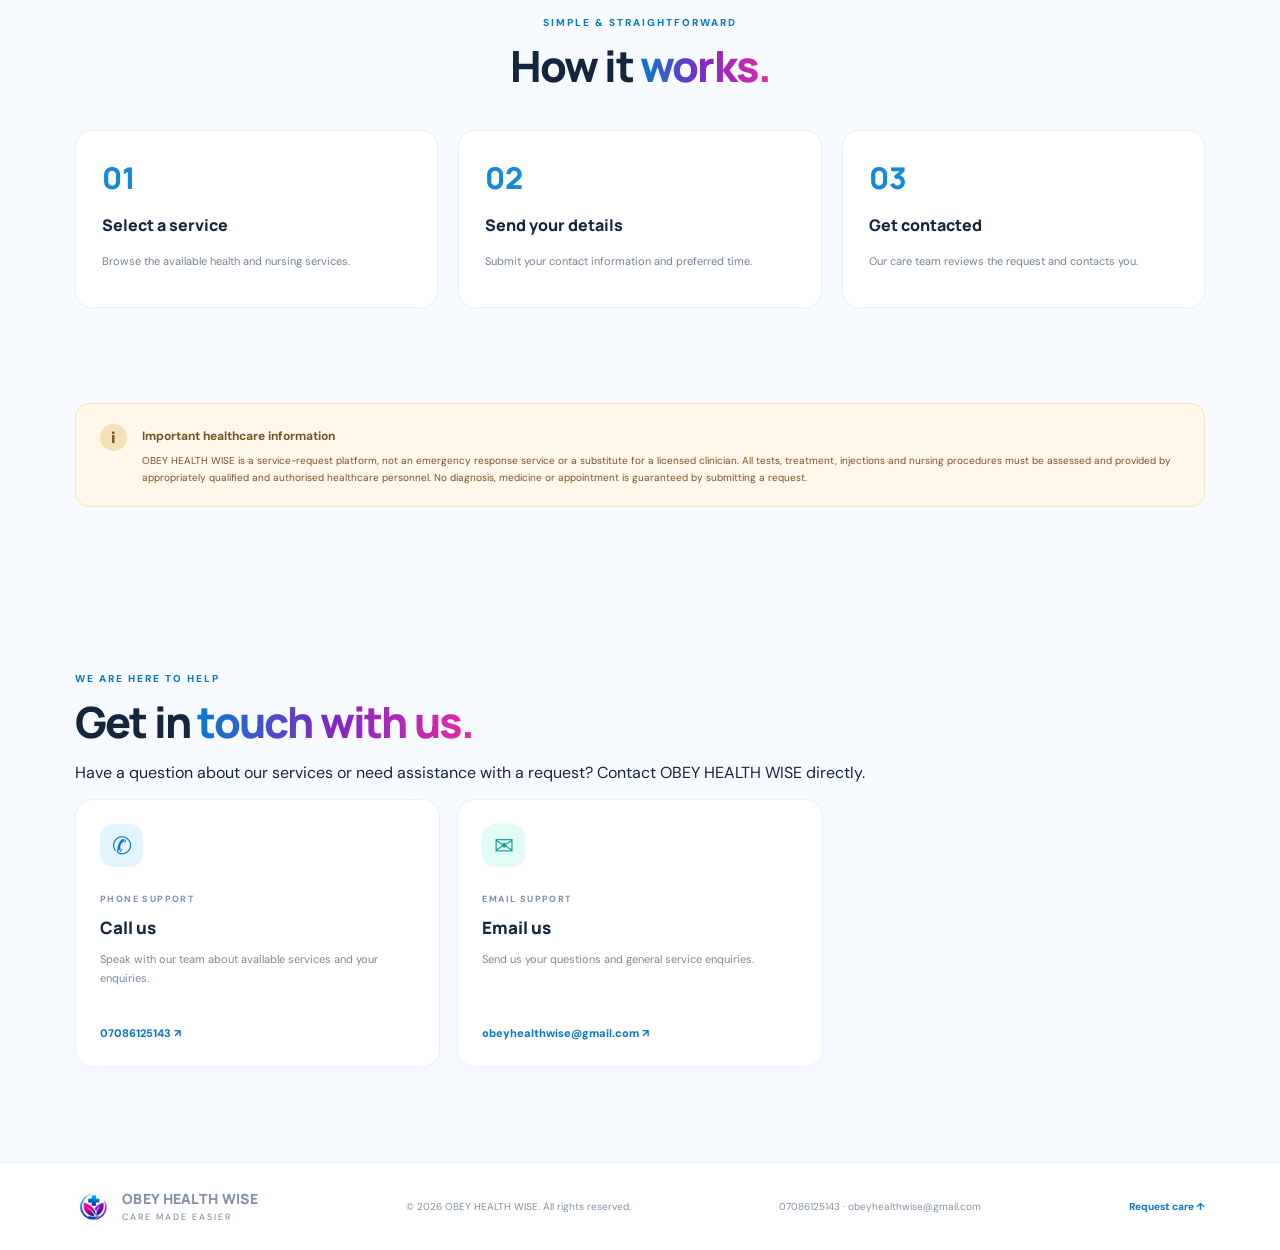
==== commit 6916d5d1: "Update index.html" ====
--- a/index.html
+++ b/index.html
@@ -1,50 +1,419 @@
+
 <!doctype html>
 <html lang="en">
 <head>
-  <meta charset="UTF-8"><meta name="viewport" content="width=device-width, initial-scale=1">
-  <meta name="theme-color" content="#0878c9"><meta name="description" content="Request convenient nursing and health screening services from OBEY HEALTH WISE.">
-  <link rel="manifest" href="/manifest.webmanifest"><link rel="icon" type="image/png" sizes="192x192" href="/assets/icon-192.png"><link rel="apple-touch-icon" href="/assets/apple-touch-icon.png">
-  <link rel="preconnect" href="https://fonts.googleapis.com"><link rel="preconnect" href="https://fonts.gstatic.com" crossorigin>
+  <meta charset="UTF-8">
+  <meta name="viewport" content="width=device-width, initial-scale=1">
+  <meta name="theme-color" content="#0878c9">
+  <meta name="description" content="Request convenient nursing and health screening services from OBEY HEALTH WISE.">
+
+  <link rel="manifest" href="/manifest.webmanifest">
+  <link rel="icon" type="image/png" sizes="192x192" href="/assets/icon-192.png">
+  <link rel="apple-touch-icon" href="/assets/apple-touch-icon.png">
+
+  <link rel="preconnect" href="https://fonts.googleapis.com">
+  <link rel="preconnect" href="https://fonts.gstatic.com" crossorigin>
   <link href="https://fonts.googleapis.com/css2?family=DM+Sans:wght@400;500;600;700;800&family=Manrope:wght@500;600;700;800&display=swap" rel="stylesheet">
-  <link rel="stylesheet" href="/styles.css"><title>OBEY HEALTH WISE | Care made easier</title>
+
+  <link rel="stylesheet" href="/styles.css">
+
+  <title>OBEY HEALTH WISE | Care made easier</title>
 </head>
+
 <body>
-<header class="topbar"><a class="brand" href="#"><img src="/assets/obey-health-wise-logo.png" alt="OBEY HEALTH WISE logo"><span><b>OBEY HEALTH WISE</b><small>CARE MADE EASIER</small></span></a><nav><a href="#services">Services</a><a href="#how">How it works</a><a href="#about">About</a></nav><a class="nav-cta" href="#request">Request a service <span>↗</span></a><button class="menu" aria-label="Open menu">☰</button></header>
+
+<header class="topbar">
+  <a class="brand" href="#">
+    <img src="/assets/obey-health-wise-logo.png" alt="OBEY HEALTH WISE logo">
+    <span>
+      <b>OBEY HEALTH WISE</b>
+      <small>CARE MADE EASIER</small>
+    </span>
+  </a>
+
+  <nav>
+    <a href="#services">Services</a>
+    <a href="#how">How it works</a>
+    <a href="#about">About</a>
+    <a href="#contact">Contact</a>
+  </nav>
+
+  <a class="nav-cta" href="#request">Request a service <span>↗</span></a>
+  <button class="menu" aria-label="Open menu">☰</button>
+</header>
+
 <main>
+
+<!-- HERO SECTION -->
 <section class="hero">
- <div class="hero-copy"><div class="eyebrow"><i></i> YOUR HEALTH. OUR PRIORITY.</div><h1>Care that comes<br><em>closer to you.</em></h1><p>Request professional nursing support, basic health checks and treatment services with a few simple steps.</p><div class="hero-actions"><a class="primary" href="#request">Request a service <span>→</span></a><a class="text-link" href="#services">Explore services ↓</a></div><div class="trust"><div class="avatars"><span>+</span><span>♡</span><span>✚</span></div><div><b>Thoughtful, professional care</b><small>Service requests reviewed by care personnel</small></div></div></div>
- <div class="hero-art"><div class="orb orb1"></div><div class="orb orb2"></div><div class="hero-panel"><div class="panel-top"><span class="live-dot"></span> CARE SERVICES <span class="panel-menu">•••</span></div><div class="medical-symbol">✚</div><h3>Your wellbeing<br>matters.</h3><p>Simple access to everyday health services.</p><div class="panel-bottom"><span>OBEY HEALTH WISE</span><b>♥</b></div></div><div class="floating f1"><span class="float-icon blue">⌁</span><span><b>Health checks</b><small>BP · Blood sugar</small></span></div><div class="floating f2"><span class="float-icon pink">＋</span><span><b>Nursing support</b><small>Care with attention</small></span></div><div class="decor-cross">✚</div></div>
-</section>
-<section class="stats"><div><b>01</b><span>Choose a service</span></div><div><b>02</b><span>Send your request</span></div><div><b>03</b><span>Our team follows up</span></div><div class="stat-note">Every request is subject to professional review and availability.</div></section>
-<section class="section" id="services"><div class="section-head"><div><div class="eyebrow">OUR CARE OPTIONS</div><h2>Health services, <em>made accessible.</em></h2></div><p>Choose the support you need. A qualified healthcare professional will confirm suitability, timing and any required next steps.</p></div>
-<div class="service-grid">
- <article class="service-card featured"><div class="service-icon">⌁</div><span class="tag">TESTING & CARE</span><h3>Malaria test & care</h3><p>Malaria rapid testing and treatment review following an appropriate assessment.</p><a href="#request" data-service="Malaria test and treatment review">Request this service ↗</a></article>
- <article class="service-card"><div class="service-icon purple">✚</div><span class="tag">TESTING & CARE</span><h3>Typhoid assessment</h3><p>Testing options and clinical review. Testing and treatment decisions are made by a qualified professional.</p><a href="#request" data-service="Typhoid testing and clinical review">Request this service ↗</a></article>
- <article class="service-card"><div class="service-icon pink">＋</div><span class="tag">NURSING</span><h3>Injection administration</h3><p>Injection administration by an appropriately qualified professional, with a valid prescription where required.</p><a href="#request" data-service="Injection administration">Request this service ↗</a></article>
- <article class="service-card"><div class="service-icon aqua">♥</div><span class="tag">VITAL SIGNS</span><h3>Blood pressure check</h3><p>Blood pressure measurement, basic explanation and referral guidance where needed.</p><a href="#request" data-service="Blood pressure check">Request this service ↗</a></article>
- <article class="service-card"><div class="service-icon gold">◉</div><span class="tag">VITAL SIGNS</span><h3>Blood sugar test</h3><p>Point-of-care blood glucose screening and guidance on appropriate follow-up.</p><a href="#request" data-service="Blood sugar test">Request this service ↗</a></article>
- <article class="service-card"><div class="service-icon aqua">⌁</div><span class="tag">VITAL SIGNS</span><h3>Temperature & basic checks</h3><p>Temperature measurement and other basic observations as clinically appropriate.</p><a href="#request" data-service="Temperature and basic health checks">Request this service ↗</a></article>
- <article class="service-card"><div class="service-icon pink">✿</div><span class="tag">WOUND CARE</span><h3>Wound dressing</h3><p>Basic wound assessment and dressing by qualified nursing personnel.</p><a href="#request" data-service="Wound dressing">Request this service ↗</a></article>
- <article class="service-card"><div class="service-icon purple">＋</div><span class="tag">NURSING SUPPORT</span><h3>Medication administration</h3><p>Support with prescribed medication, subject to professional checks and scope of practice.</p><a href="#request" data-service="Prescribed medication administration">Request this service ↗</a></article>
- <article class="service-card"><div class="service-icon gold">♡</div><span class="tag">PREVENTIVE CARE</span><h3>Health education & screening</h3><p>General health education and basic screening with appropriate referral advice.</p><a href="#request" data-service="Health education and basic screening">Request this service ↗</a></article>
- <article class="service-card"><div class="service-icon blue">✚</div><span class="tag">URGENT SUPPORT</span><h3>First-aid support</h3><p>Request non-emergency first-aid support. Serious or life-threatening emergencies need immediate emergency services.</p><a href="#request" data-service="First-aid support">Request this service ↗</a></article>
-</div></section>
-<section class="request-section" id="request"><div class="request-intro"><div class="eyebrow">GET THE CARE YOU NEED</div><h2>Make a service<br><em>request.</em></h2><p>Tell us how to reach you and which service you are requesting. Our team will contact you to confirm availability and next steps.</p><div class="contact-card"><div class="contact-symbol">✆</div><div><b>Prefer a call?</b><span><a href="tel:+2347086125143">07086125143</a></span></div></div><div class="privacy-note">🔒 Your information should only be used to respond to your service request. Please do not submit sensitive medical records or payment card details.</div></div>
-<form id="requestForm" class="request-form">
- <div class="form-heading"><div><span class="form-step">SERVICE REQUEST</span><h3>Request details</h3></div><span class="required">* Required fields</span></div>
- <label>Full name *<input name="name" autocomplete="name" required maxlength="100" placeholder="Enter your full name"></label>
- <div class="form-row"><label>Phone number *<input name="phone" autocomplete="tel" required inputmode="tel" maxlength="25" placeholder="+234 800 000 0000"></label><label>Email (optional)<input name="email" type="email" autocomplete="email" maxlength="150" placeholder="you@example.com"></label></div>
- <label>Service required *<select name="service" required><option value="">Select a service</option><option>Malaria test and treatment review</option><option>Typhoid testing and clinical review</option><option>Injection administration</option><option>Blood pressure check</option><option>Blood sugar test</option><option>Temperature and basic health checks</option><option>Wound dressing</option><option>Prescribed medication administration</option><option>Health education and basic screening</option><option>First-aid support</option><option>Other nursing service</option></select></label>
- <div class="form-row"><label>Preferred date *<input type="date" name="date" id="preferredDate" required></label><label>Preferred time<select name="time"><option value="Any available time">Any available time</option><option>Morning (8am–12pm)</option><option>Afternoon (12pm–4pm)</option><option>Evening (4pm–7pm)</option></select></label></div>
- <label>Service location *<input name="location" required maxlength="180" placeholder="Area / neighbourhood and local government"></label>
- <label>Additional note (optional)<textarea name="notes" rows="3" maxlength="500" placeholder="Briefly tell us what you need. Avoid sharing detailed medical records."></textarea></label>
- <label class="consent"><input type="checkbox" name="consent" required><span>I agree that OBEY HEALTH WISE may contact me about this request. I understand that submitting this form is not a diagnosis, prescription or confirmed appointment.</span></label>
- <button class="submit" type="submit">Send service request <span>→</span></button><p class="form-message" id="formMessage" role="status" aria-live="polite"></p>
- <small class="form-foot">Do not use this form for emergencies. If someone is seriously ill or in immediate danger in Nigeria, call 112 or go to the nearest emergency department.</small>
-</form></section>
-<section class="section how" id="how"><div class="eyebrow">SIMPLE & STRAIGHTFORWARD</div><h2>How it <em>works.</em></h2><div class="steps"><div><b>01</b><h3>Select a service</h3><p>Browse the available health and nursing services.</p></div><div><b>02</b><h3>Send your details</h3><p>Submit your contact information and preferred time.</p></div><div><b>03</b><h3>Get contacted</h3><p>Our care team reviews the request and contacts you.</p></div></div></section>
-<section class="disclaimer" id="about"><div class="disclaimer-icon">i</div><div><b>Important healthcare information</b><p>OBEY HEALTH WISE is a service-request platform, not an emergency response service or a substitute for a licensed clinician. All tests, treatment, injections and nursing procedures must be assessed and provided by appropriately qualified and authorised healthcare personnel. No diagnosis, medicine or appointment is guaranteed by submitting a request.</p></div></section>
+  <div class="hero-copy">
+    <div class="eyebrow"><i></i> YOUR HEALTH. OUR PRIORITY.</div>
+
+    <h1>Care that comes<br><em>closer to you.</em></h1>
+
+    <p>Request professional nursing support, basic health checks and treatment services with a few simple steps.</p>
+
+    <div class="hero-actions">
+      <a class="primary" href="#request">Request a service <span>→</span></a>
+      <a class="text-link" href="#services">Explore services ↓</a>
+    </div>
+
+    <div class="trust">
+      <div class="avatars">
+        <span>+</span><span>♡</span><span>✚</span>
+      </div>
+      <div>
+        <b>Thoughtful, professional care</b>
+        <small>Service requests reviewed by care personnel</small>
+      </div>
+    </div>
+  </div>
+
+  <div class="hero-art">
+    <div class="orb orb1"></div>
+    <div class="orb orb2"></div>
+
+    <div class="hero-panel">
+      <div class="panel-top">
+        <span class="live-dot"></span> CARE SERVICES
+        <span class="panel-menu">•••</span>
+      </div>
+
+      <div class="medical-symbol">✚</div>
+      <h3>Your wellbeing<br>matters.</h3>
+      <p>Simple access to everyday health services.</p>
+
+      <div class="panel-bottom">
+        <span>OBEY HEALTH WISE</span>
+        <b>♥</b>
+      </div>
+    </div>
+
+    <div class="floating f1">
+      <span class="float-icon blue">⌁</span>
+      <span><b>Health checks</b><small>BP · Blood sugar</small></span>
+    </div>
+
+    <div class="floating f2">
+      <span class="float-icon pink">＋</span>
+      <span><b>Nursing support</b><small>Care with attention</small></span>
+    </div>
+
+    <div class="decor-cross">✚</div>
+  </div>
+</section>
+
+<!-- STATS -->
+<section class="stats">
+  <div><b>01</b><span>Choose a service</span></div>
+  <div><b>02</b><span>Send your request</span></div>
+  <div><b>03</b><span>Our team follows up</span></div>
+  <div class="stat-note">Every request is subject to professional review and availability.</div>
+</section>
+
+<!-- SERVICES -->
+<section class="section" id="services">
+  <div class="section-head">
+    <div>
+      <div class="eyebrow">OUR CARE OPTIONS</div>
+      <h2>Health services, <em>made accessible.</em></h2>
+    </div>
+    <p>Choose the support you need. A qualified healthcare professional will confirm suitability, timing and any required next steps.</p>
+  </div>
+
+  <div class="service-grid">
+
+    <article class="service-card featured">
+      <div class="service-icon">⌁</div>
+      <span class="tag">TESTING & CARE</span>
+      <h3>Malaria test & care</h3>
+      <p>Malaria rapid testing and treatment review following an appropriate assessment.</p>
+      <a href="#request" data-service="Malaria test and treatment review">Request this service ↗</a>
+    </article>
+
+    <article class="service-card">
+      <div class="service-icon purple">✚</div>
+      <span class="tag">TESTING & CARE</span>
+      <h3>Typhoid assessment</h3>
+      <p>Testing options and clinical review. Testing and treatment decisions are made by a qualified professional.</p>
+      <a href="#request" data-service="Typhoid testing and clinical review">Request this service ↗</a>
+    </article>
+
+    <article class="service-card">
+      <div class="service-icon pink">＋</div>
+      <span class="tag">NURSING</span>
+      <h3>Injection administration</h3>
+      <p>Injection administration by an appropriately qualified professional, with a valid prescription where required.</p>
+      <a href="#request" data-service="Injection administration">Request this service ↗</a>
+    </article>
+
+    <article class="service-card">
+      <div class="service-icon aqua">♥</div>
+      <span class="tag">VITAL SIGNS</span>
+      <h3>Blood pressure check</h3>
+      <p>Blood pressure measurement, basic explanation and referral guidance where needed.</p>
+      <a href="#request" data-service="Blood pressure check">Request this service ↗</a>
+    </article>
+
+    <article class="service-card">
+      <div class="service-icon gold">◉</div>
+      <span class="tag">VITAL SIGNS</span>
+      <h3>Blood sugar test</h3>
+      <p>Point-of-care blood glucose screening and guidance on appropriate follow-up.</p>
+      <a href="#request" data-service="Blood sugar test">Request this service ↗</a>
+    </article>
+
+    <article class="service-card">
+      <div class="service-icon aqua">⌁</div>
+      <span class="tag">VITAL SIGNS</span>
+      <h3>Temperature & basic checks</h3>
+      <p>Temperature measurement and other basic observations as clinically appropriate.</p>
+      <a href="#request" data-service="Temperature and basic health checks">Request this service ↗</a>
+    </article>
+
+    <article class="service-card">
+      <div class="service-icon pink">✿</div>
+      <span class="tag">WOUND CARE</span>
+      <h3>Wound dressing</h3>
+      <p>Basic wound assessment and dressing by qualified nursing personnel.</p>
+      <a href="#request" data-service="Wound dressing">Request this service ↗</a>
+    </article>
+
+    <article class="service-card">
+      <div class="service-icon purple">＋</div>
+      <span class="tag">NURSING SUPPORT</span>
+      <h3>Medication administration</h3>
+      <p>Support with prescribed medication, subject to professional checks and scope of practice.</p>
+      <a href="#request" data-service="Prescribed medication administration">Request this service ↗</a>
+    </article>
+
+    <article class="service-card">
+      <div class="service-icon gold">♡</div>
+      <span class="tag">PREVENTIVE CARE</span>
+      <h3>Health education & screening</h3>
+      <p>General health education and basic screening with appropriate referral advice.</p>
+      <a href="#request" data-service="Health education and basic screening">Request this service ↗</a>
+    </article>
+
+    <article class="service-card">
+      <div class="service-icon blue">✚</div>
+      <span class="tag">URGENT SUPPORT</span>
+      <h3>First-aid support</h3>
+      <p>Request non-emergency first-aid support. Serious or life-threatening emergencies need immediate emergency services.</p>
+      <a href="#request" data-service="First-aid support">Request this service ↗</a>
+    </article>
+
+  </div>
+</section>
+
+<!-- REQUEST SECTION -->
+<section class="request-section" id="request">
+
+  <div class="request-intro">
+    <div class="eyebrow">GET THE CARE YOU NEED</div>
+
+    <h2>Make a service<br><em>request.</em></h2>
+
+    <p>Tell us how to reach you and which service you are requesting. Our team will contact you to confirm availability and next steps.</p>
+
+    <div class="contact-card">
+      <div class="contact-symbol">✆</div>
+      <div>
+        <b>Call us</b>
+        <span><a href="tel:+2347086125143">07086125143</a></span>
+      </div>
+    </div>
+
+    <div class="contact-card">
+      <div class="contact-symbol">✉</div>
+      <div>
+        <b>Email us</b>
+        <span><a href="mailto:obeyhealthwise@gmail.com">obeyhealthwise@gmail.com</a></span>
+      </div>
+    </div>
+
+    <div class="privacy-note">
+      🔒 Your information should only be used to respond to your service request. Please do not submit sensitive medical records or payment card details.
+    </div>
+  </div>
+
+  <form id="requestForm" class="request-form">
+
+    <div class="form-heading">
+      <div>
+        <span class="form-step">SERVICE REQUEST</span>
+        <h3>Request details</h3>
+      </div>
+      <span class="required">* Required fields</span>
+    </div>
+
+    <label>
+      Full name *
+      <input name="name" autocomplete="name" required maxlength="100" placeholder="Enter your full name">
+    </label>
+
+    <div class="form-row">
+      <label>
+        Phone number *
+        <input name="phone" autocomplete="tel" required inputmode="tel" maxlength="25" placeholder="+234 800 000 0000">
+      </label>
+
+      <label>
+        Email (optional)
+        <input name="email" type="email" autocomplete="email" maxlength="150" placeholder="you@example.com">
+      </label>
+    </div>
+
+    <label>
+      Service required *
+      <select name="service" required>
+        <option value="">Select a service</option>
+        <option>Malaria test and treatment review</option>
+        <option>Typhoid testing and clinical review</option>
+        <option>Injection administration</option>
+        <option>Blood pressure check</option>
+        <option>Blood sugar test</option>
+        <option>Temperature and basic health checks</option>
+        <option>Wound dressing</option>
+        <option>Prescribed medication administration</option>
+        <option>Health education and basic screening</option>
+        <option>First-aid support</option>
+        <option>Other nursing service</option>
+      </select>
+    </label>
+
+    <div class="form-row">
+      <label>
+        Preferred date *
+        <input type="date" name="date" id="preferredDate" required>
+      </label>
+
+      <label>
+        Preferred time
+        <select name="time">
+          <option value="Any available time">Any available time</option>
+          <option>Morning (8am–12pm)</option>
+          <option>Afternoon (12pm–4pm)</option>
+          <option>Evening (4pm–7pm)</option>
+        </select>
+      </label>
+    </div>
+
+    <label>
+      Service location *
+      <input name="location" required maxlength="180" placeholder="Area / neighbourhood and local government">
+    </label>
+
+    <label>
+      Additional note (optional)
+      <textarea name="notes" rows="3" maxlength="500" placeholder="Briefly tell us what you need. Avoid sharing detailed medical records."></textarea>
+    </label>
+
+    <label class="consent">
+      <input type="checkbox" name="consent" required>
+      <span>I agree that OBEY HEALTH WISE may contact me about this request. I understand that submitting this form is not a diagnosis, prescription or confirmed appointment.</span>
+    </label>
+
+    <button class="submit" type="submit">
+      Send service request <span>→</span>
+    </button>
+
+    <p class="form-message" id="formMessage" role="status" aria-live="polite"></p>
+
+    <small class="form-foot">
+      Do not use this form for emergencies. If someone is seriously ill or in immediate danger in Nigeria, call 112 or go to the nearest emergency department.
+    </small>
+
+  </form>
+</section>
+
+<!-- HOW IT WORKS -->
+<section class="section how" id="how">
+  <div class="eyebrow">SIMPLE & STRAIGHTFORWARD</div>
+  <h2>How it <em>works.</em></h2>
+
+  <div class="steps">
+    <div>
+      <b>01</b>
+      <h3>Select a service</h3>
+      <p>Browse the available health and nursing services.</p>
+    </div>
+
+    <div>
+      <b>02</b>
+      <h3>Send your details</h3>
+      <p>Submit your contact information and preferred time.</p>
+    </div>
+
+    <div>
+      <b>03</b>
+      <h3>Get contacted</h3>
+      <p>Our care team reviews the request and contacts you.</p>
+    </div>
+  </div>
+</section>
+
+<!-- ABOUT -->
+<section class="disclaimer" id="about">
+  <div class="disclaimer-icon">i</div>
+  <div>
+    <b>Important healthcare information</b>
+    <p>OBEY HEALTH WISE is a service-request platform, not an emergency response service or a substitute for a licensed clinician. All tests, treatment, injections and nursing procedures must be assessed and provided by appropriately qualified and authorised healthcare personnel. No diagnosis, medicine or appointment is guaranteed by submitting a request.</p>
+  </div>
+</section>
+
+<!-- CONTACT US -->
+<section class="section" id="contact">
+  <div class="eyebrow">WE ARE HERE TO HELP</div>
+  <h2>Get in <em>touch with us.</em></h2>
+
+  <p>Have a question about our services or need assistance with a request? Contact OBEY HEALTH WISE directly.</p>
+
+  <div class="service-grid">
+
+    <article class="service-card">
+      <div class="service-icon">✆</div>
+      <span class="tag">PHONE SUPPORT</span>
+      <h3>Call us</h3>
+      <p>Speak with our team about available services and your enquiries.</p>
+      <a href="tel:+2347086125143">07086125143 ↗</a>
+    </article>
+
+    <article class="service-card">
+      <div class="service-icon aqua">✉</div>
+      <span class="tag">EMAIL SUPPORT</span>
+      <h3>Email us</h3>
+      <p>Send us your questions and general service enquiries.</p>
+      <a href="mailto:obeyhealthwise@gmail.com">obeyhealthwise@gmail.com ↗</a>
+    </article>
+
+  </div>
+</section>
+
 </main>
-<footer><a class="brand footer-brand" href="#"><img src="/assets/obey-health-wise-logo.png" alt=""><span><b>OBEY HEALTH WISE</b><small>CARE MADE EASIER</small></span></a><span>© <span id="year"></span> OBEY HEALTH WISE. All rights reserved.</span><span><a href="tel:+2347086125143">07086125143</a> · <a href="mailto:obeyhealthwise@gmail.com">obeyhealthwise@gmail.com</a></span><a href="#request">Request care ↑</a></footer>
+
+<!-- FOOTER -->
+<footer>
+  <a class="brand footer-brand" href="#">
+    <img src="/assets/obey-health-wise-logo.png" alt="OBEY HEALTH WISE">
+    <span>
+      <b>OBEY HEALTH WISE</b>
+      <small>CARE MADE EASIER</small>
+    </span>
+  </a>
+
+  <span>© <span id="year"></span> OBEY HEALTH WISE. All rights reserved.</span>
+
+  <span>
+    <a href="tel:+2347086125143">07086125143</a>
+    ·
+    <a href="mailto:obeyhealthwise@gmail.com">obeyhealthwise@gmail.com</a>
+  </span>
+
+  <a href="#request">Request care ↑</a>
+</footer>
+
 <script src="/app.js" defer></script>
-</body></html>+
+</body>
+</html>
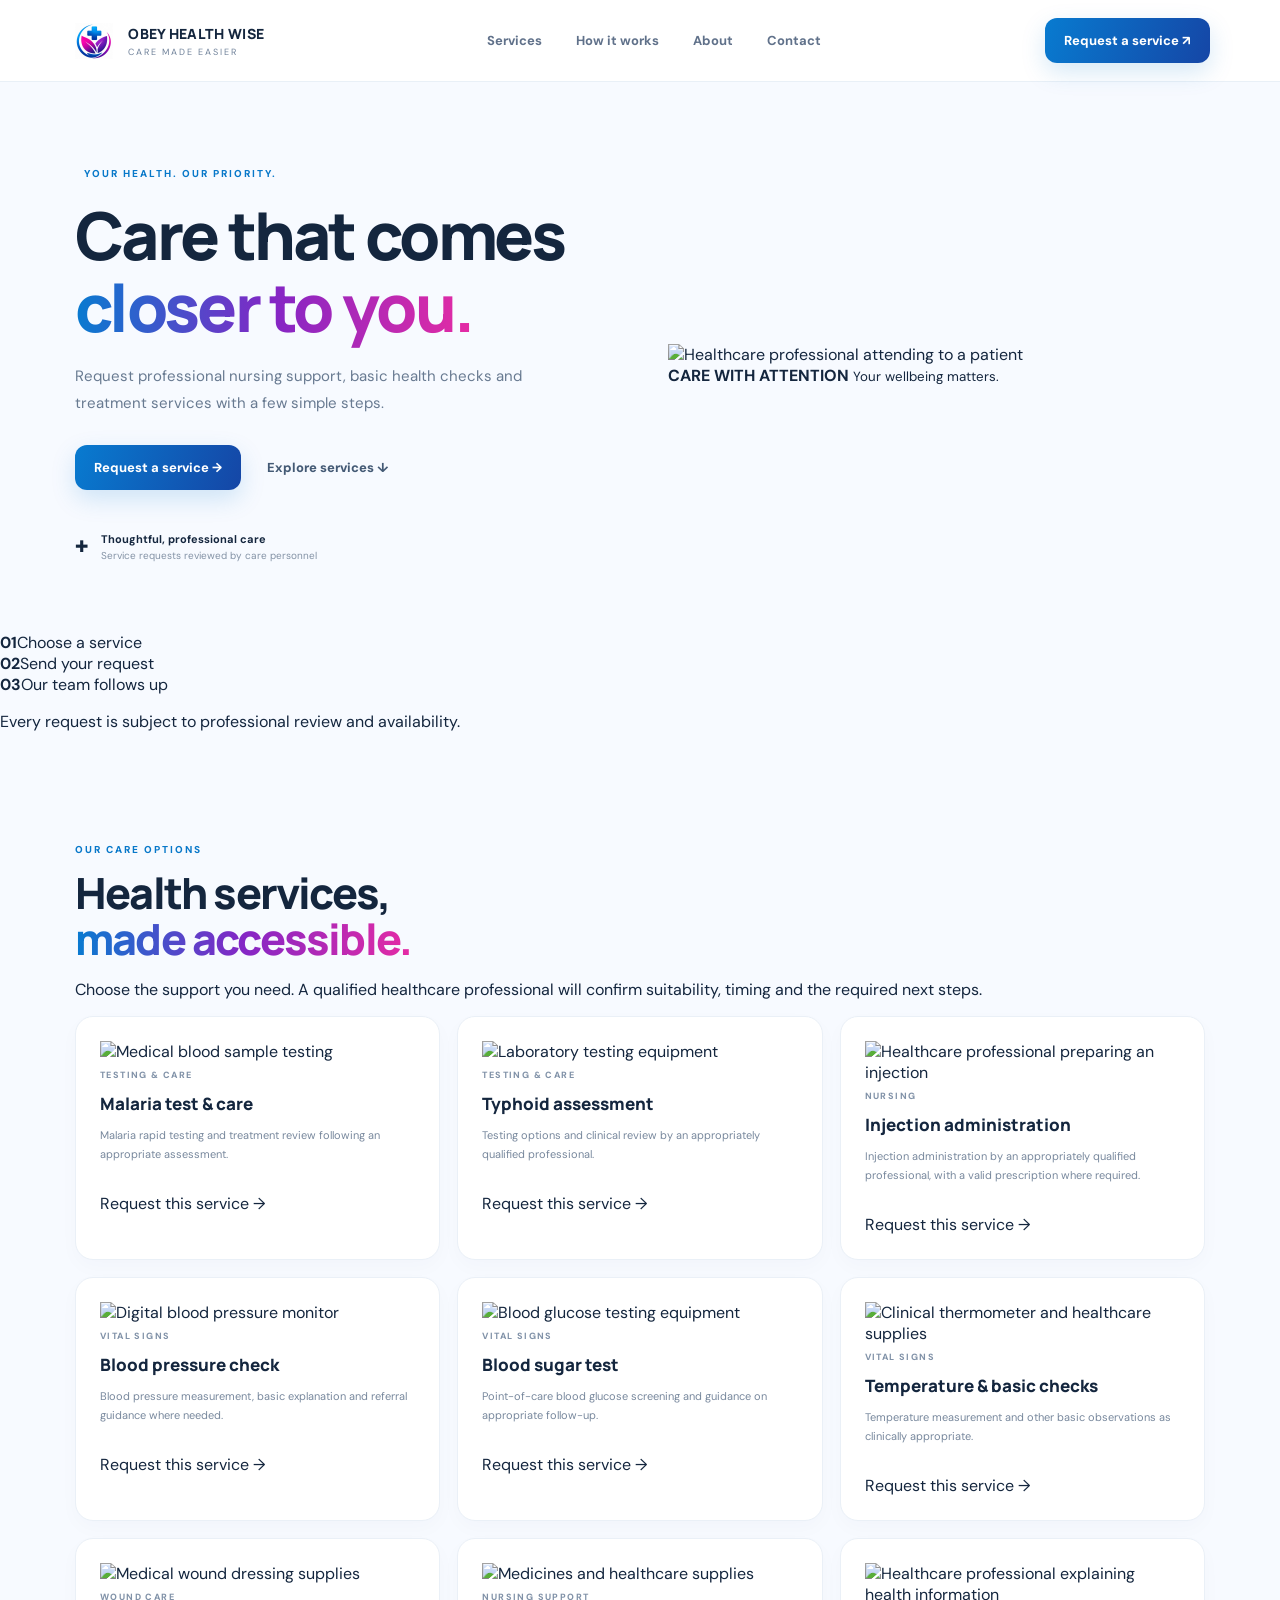
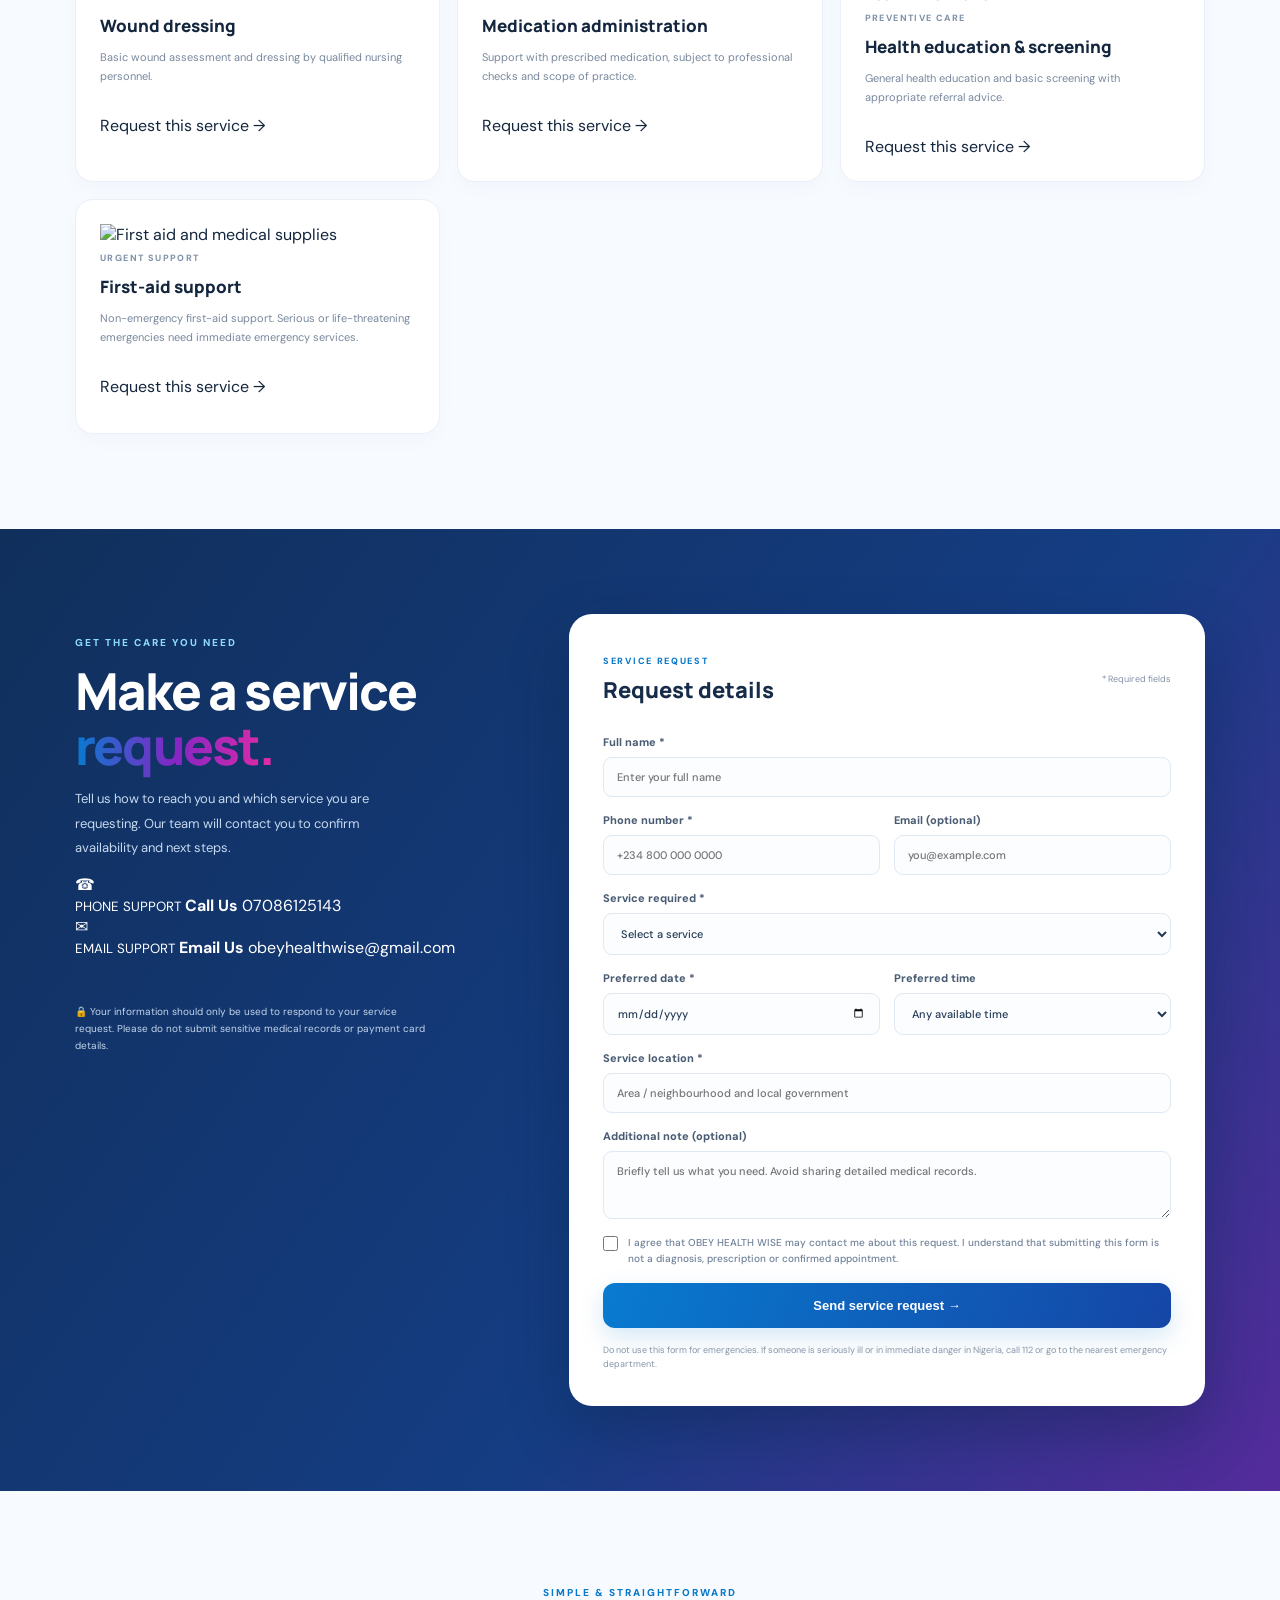
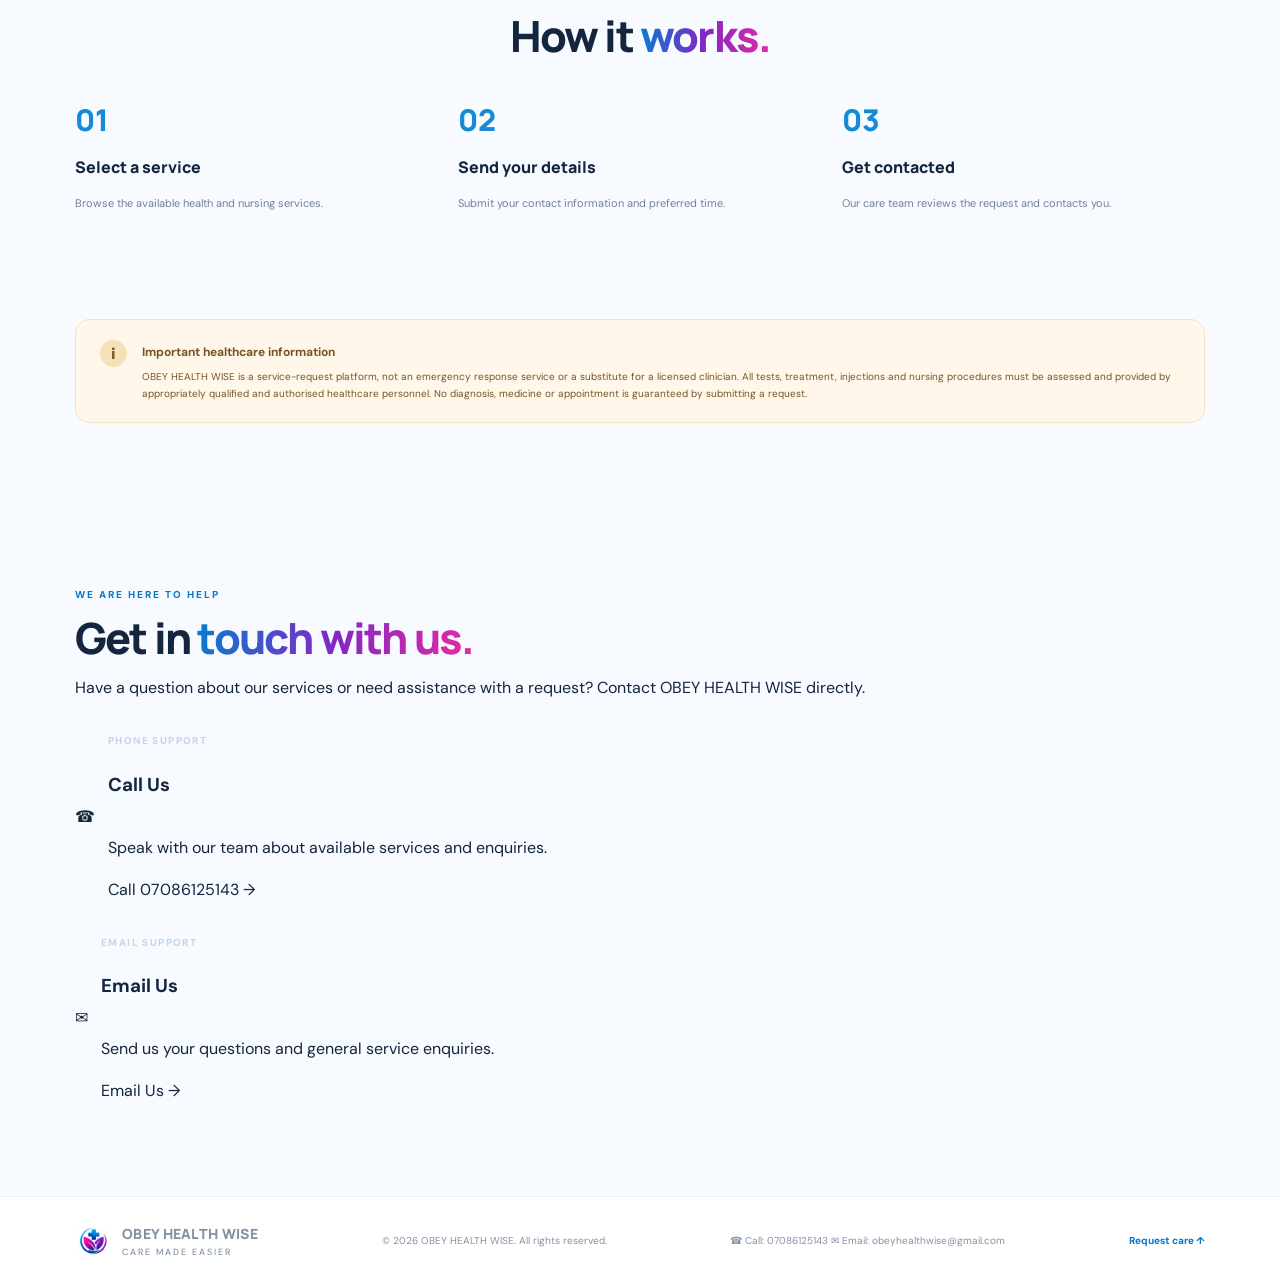
==== commit 5f1426ce: "Update index.html" ====
--- a/index.html
+++ b/index.html
@@ -5,7 +5,7 @@
   <meta charset="UTF-8">
   <meta name="viewport" content="width=device-width, initial-scale=1">
   <meta name="theme-color" content="#0878c9">
-  <meta name="description" content="Request convenient nursing and health screening services from OBEY HEALTH WISE.">
+  <meta name="description" content="OBEY HEALTH WISE provides convenient nursing support and basic health screening service requests.">
 
   <link rel="manifest" href="/manifest.webmanifest">
   <link rel="icon" type="image/png" sizes="192x192" href="/assets/icon-192.png">
@@ -16,52 +16,52 @@
   <link href="https://fonts.googleapis.com/css2?family=DM+Sans:wght@400;500;600;700;800&family=Manrope:wght@500;600;700;800&display=swap" rel="stylesheet">
 
   <link rel="stylesheet" href="/styles.css">
-
-  <title>OBEY HEALTH WISE | Care made easier</title>
+  <title>OBEY HEALTH WISE | Care Made Easier</title>
 </head>
 
 <body>
 
 <header class="topbar">
   <a class="brand" href="#">
-    <img src="/assets/obey-health-wise-logo.png" alt="OBEY HEALTH WISE logo">
+    <img src="/assets/obey-health-wise-logo.png" alt="OBEY HEALTH WISE">
     <span>
       <b>OBEY HEALTH WISE</b>
       <small>CARE MADE EASIER</small>
     </span>
   </a>
 
-  <nav>
+  <nav class="main-nav" id="mainNav">
     <a href="#services">Services</a>
     <a href="#how">How it works</a>
     <a href="#about">About</a>
     <a href="#contact">Contact</a>
   </nav>
 
-  <a class="nav-cta" href="#request">Request a service <span>↗</span></a>
-  <button class="menu" aria-label="Open menu">☰</button>
+  <a class="nav-cta" href="#request">Request a service ↗</a>
+  <button class="menu" id="menuButton" aria-label="Open navigation" aria-expanded="false">☰</button>
 </header>
 
 <main>
 
-<!-- HERO SECTION -->
+<!-- HERO -->
 <section class="hero">
   <div class="hero-copy">
-    <div class="eyebrow"><i></i> YOUR HEALTH. OUR PRIORITY.</div>
+    <div class="eyebrow"><span></span> YOUR HEALTH. OUR PRIORITY.</div>
 
     <h1>Care that comes<br><em>closer to you.</em></h1>
 
-    <p>Request professional nursing support, basic health checks and treatment services with a few simple steps.</p>
+    <p>
+      Request professional nursing support, basic health checks and
+      treatment services with a few simple steps.
+    </p>
 
     <div class="hero-actions">
-      <a class="primary" href="#request">Request a service <span>→</span></a>
+      <a class="primary" href="#request">Request a service →</a>
       <a class="text-link" href="#services">Explore services ↓</a>
     </div>
 
     <div class="trust">
-      <div class="avatars">
-        <span>+</span><span>♡</span><span>✚</span>
-      </div>
+      <div class="trust-icon">✚</div>
       <div>
         <b>Thoughtful, professional care</b>
         <small>Service requests reviewed by care personnel</small>
@@ -69,171 +69,202 @@
     </div>
   </div>
 
-  <div class="hero-art">
-    <div class="orb orb1"></div>
-    <div class="orb orb2"></div>
-
-    <div class="hero-panel">
-      <div class="panel-top">
-        <span class="live-dot"></span> CARE SERVICES
-        <span class="panel-menu">•••</span>
-      </div>
-
-      <div class="medical-symbol">✚</div>
-      <h3>Your wellbeing<br>matters.</h3>
-      <p>Simple access to everyday health services.</p>
-
-      <div class="panel-bottom">
-        <span>OBEY HEALTH WISE</span>
-        <b>♥</b>
-      </div>
-    </div>
-
-    <div class="floating f1">
-      <span class="float-icon blue">⌁</span>
-      <span><b>Health checks</b><small>BP · Blood sugar</small></span>
-    </div>
-
-    <div class="floating f2">
-      <span class="float-icon pink">＋</span>
-      <span><b>Nursing support</b><small>Care with attention</small></span>
-    </div>
-
-    <div class="decor-cross">✚</div>
-  </div>
-</section>
-
-<!-- STATS -->
-<section class="stats">
+  <div class="hero-image">
+    <img
+      src="https://images.unsplash.com/photo-1559839734-2b71ea197ec2?auto=format&fit=crop&w=1200&q=85"
+      alt="Healthcare professional attending to a patient"
+    >
+    <div class="hero-image-label">
+      <span class="pulse"></span>
+      <div>
+        <b>CARE WITH ATTENTION</b>
+        <small>Your wellbeing matters.</small>
+      </div>
+    </div>
+  </div>
+</section>
+
+<!-- THREE STEPS -->
+<section class="quick-steps">
   <div><b>01</b><span>Choose a service</span></div>
   <div><b>02</b><span>Send your request</span></div>
   <div><b>03</b><span>Our team follows up</span></div>
-  <div class="stat-note">Every request is subject to professional review and availability.</div>
+  <p>Every request is subject to professional review and availability.</p>
 </section>
 
 <!-- SERVICES -->
 <section class="section" id="services">
-  <div class="section-head">
+  <div class="section-heading">
     <div>
       <div class="eyebrow">OUR CARE OPTIONS</div>
-      <h2>Health services, <em>made accessible.</em></h2>
-    </div>
-    <p>Choose the support you need. A qualified healthcare professional will confirm suitability, timing and any required next steps.</p>
+      <h2>Health services,<br><em>made accessible.</em></h2>
+    </div>
+    <p>
+      Choose the support you need. A qualified healthcare professional
+      will confirm suitability, timing and the required next steps.
+    </p>
   </div>
 
   <div class="service-grid">
 
-    <article class="service-card featured">
-      <div class="service-icon">⌁</div>
-      <span class="tag">TESTING & CARE</span>
-      <h3>Malaria test & care</h3>
-      <p>Malaria rapid testing and treatment review following an appropriate assessment.</p>
-      <a href="#request" data-service="Malaria test and treatment review">Request this service ↗</a>
-    </article>
-
-    <article class="service-card">
-      <div class="service-icon purple">✚</div>
-      <span class="tag">TESTING & CARE</span>
-      <h3>Typhoid assessment</h3>
-      <p>Testing options and clinical review. Testing and treatment decisions are made by a qualified professional.</p>
-      <a href="#request" data-service="Typhoid testing and clinical review">Request this service ↗</a>
-    </article>
-
-    <article class="service-card">
-      <div class="service-icon pink">＋</div>
-      <span class="tag">NURSING</span>
-      <h3>Injection administration</h3>
-      <p>Injection administration by an appropriately qualified professional, with a valid prescription where required.</p>
-      <a href="#request" data-service="Injection administration">Request this service ↗</a>
-    </article>
-
-    <article class="service-card">
-      <div class="service-icon aqua">♥</div>
-      <span class="tag">VITAL SIGNS</span>
-      <h3>Blood pressure check</h3>
-      <p>Blood pressure measurement, basic explanation and referral guidance where needed.</p>
-      <a href="#request" data-service="Blood pressure check">Request this service ↗</a>
-    </article>
-
-    <article class="service-card">
-      <div class="service-icon gold">◉</div>
-      <span class="tag">VITAL SIGNS</span>
-      <h3>Blood sugar test</h3>
-      <p>Point-of-care blood glucose screening and guidance on appropriate follow-up.</p>
-      <a href="#request" data-service="Blood sugar test">Request this service ↗</a>
-    </article>
-
-    <article class="service-card">
-      <div class="service-icon aqua">⌁</div>
-      <span class="tag">VITAL SIGNS</span>
-      <h3>Temperature & basic checks</h3>
-      <p>Temperature measurement and other basic observations as clinically appropriate.</p>
-      <a href="#request" data-service="Temperature and basic health checks">Request this service ↗</a>
-    </article>
-
-    <article class="service-card">
-      <div class="service-icon pink">✿</div>
-      <span class="tag">WOUND CARE</span>
-      <h3>Wound dressing</h3>
-      <p>Basic wound assessment and dressing by qualified nursing personnel.</p>
-      <a href="#request" data-service="Wound dressing">Request this service ↗</a>
-    </article>
-
-    <article class="service-card">
-      <div class="service-icon purple">＋</div>
-      <span class="tag">NURSING SUPPORT</span>
-      <h3>Medication administration</h3>
-      <p>Support with prescribed medication, subject to professional checks and scope of practice.</p>
-      <a href="#request" data-service="Prescribed medication administration">Request this service ↗</a>
-    </article>
-
-    <article class="service-card">
-      <div class="service-icon gold">♡</div>
-      <span class="tag">PREVENTIVE CARE</span>
-      <h3>Health education & screening</h3>
-      <p>General health education and basic screening with appropriate referral advice.</p>
-      <a href="#request" data-service="Health education and basic screening">Request this service ↗</a>
-    </article>
-
-    <article class="service-card">
-      <div class="service-icon blue">✚</div>
-      <span class="tag">URGENT SUPPORT</span>
-      <h3>First-aid support</h3>
-      <p>Request non-emergency first-aid support. Serious or life-threatening emergencies need immediate emergency services.</p>
-      <a href="#request" data-service="First-aid support">Request this service ↗</a>
-    </article>
-
-  </div>
-</section>
-
-<!-- REQUEST SECTION -->
+    <article class="service-card">
+      <div class="service-image">
+        <img src="https://images.unsplash.com/photo-1579154204601-01588f351e67?auto=format&fit=crop&w=700&q=80" alt="Medical blood sample testing">
+      </div>
+      <div class="service-content">
+        <span class="tag">TESTING & CARE</span>
+        <h3>Malaria test & care</h3>
+        <p>Malaria rapid testing and treatment review following an appropriate assessment.</p>
+        <a href="#request" data-service="Malaria test and treatment review">Request this service →</a>
+      </div>
+    </article>
+
+    <article class="service-card">
+      <div class="service-image">
+        <img src="https://images.unsplash.com/photo-1582719471384-894fbb16e074?auto=format&fit=crop&w=700&q=80" alt="Laboratory testing equipment">
+      </div>
+      <div class="service-content">
+        <span class="tag">TESTING & CARE</span>
+        <h3>Typhoid assessment</h3>
+        <p>Testing options and clinical review by an appropriately qualified professional.</p>
+        <a href="#request" data-service="Typhoid testing and clinical review">Request this service →</a>
+      </div>
+    </article>
+
+    <article class="service-card">
+      <div class="service-image">
+        <img src="https://images.unsplash.com/photo-1584982751601-97dcc096659c?auto=format&fit=crop&w=700&q=80" alt="Healthcare professional preparing an injection">
+      </div>
+      <div class="service-content">
+        <span class="tag">NURSING</span>
+        <h3>Injection administration</h3>
+        <p>Injection administration by an appropriately qualified professional, with a valid prescription where required.</p>
+        <a href="#request" data-service="Injection administration">Request this service →</a>
+      </div>
+    </article>
+
+    <article class="service-card">
+      <div class="service-image">
+        <img src="https://images.unsplash.com/photo-1631815588090-d4bfec5b1ccb?auto=format&fit=crop&w=700&q=80" alt="Digital blood pressure monitor">
+      </div>
+      <div class="service-content">
+        <span class="tag">VITAL SIGNS</span>
+        <h3>Blood pressure check</h3>
+        <p>Blood pressure measurement, basic explanation and referral guidance where needed.</p>
+        <a href="#request" data-service="Blood pressure check">Request this service →</a>
+      </div>
+    </article>
+
+    <article class="service-card">
+      <div class="service-image">
+        <img src="https://images.unsplash.com/photo-1615486511484-92e172cc4fe0?auto=format&fit=crop&w=700&q=80" alt="Blood glucose testing equipment">
+      </div>
+      <div class="service-content">
+        <span class="tag">VITAL SIGNS</span>
+        <h3>Blood sugar test</h3>
+        <p>Point-of-care blood glucose screening and guidance on appropriate follow-up.</p>
+        <a href="#request" data-service="Blood sugar test">Request this service →</a>
+      </div>
+    </article>
+
+    <article class="service-card">
+      <div class="service-image">
+        <img src="https://images.unsplash.com/photo-1584308666744-24d5c474f2ae?auto=format&fit=crop&w=700&q=80" alt="Clinical thermometer and healthcare supplies">
+      </div>
+      <div class="service-content">
+        <span class="tag">VITAL SIGNS</span>
+        <h3>Temperature & basic checks</h3>
+        <p>Temperature measurement and other basic observations as clinically appropriate.</p>
+        <a href="#request" data-service="Temperature and basic health checks">Request this service →</a>
+      </div>
+    </article>
+
+    <article class="service-card">
+      <div class="service-image">
+        <img src="https://images.unsplash.com/photo-1603398938378-e54eab446dde?auto=format&fit=crop&w=700&q=80" alt="Medical wound dressing supplies">
+      </div>
+      <div class="service-content">
+        <span class="tag">WOUND CARE</span>
+        <h3>Wound dressing</h3>
+        <p>Basic wound assessment and dressing by qualified nursing personnel.</p>
+        <a href="#request" data-service="Wound dressing">Request this service →</a>
+      </div>
+    </article>
+
+    <article class="service-card">
+      <div class="service-image">
+        <img src="https://images.unsplash.com/photo-1584308666744-24d5c474f2ae?auto=format&fit=crop&w=700&q=80" alt="Medicines and healthcare supplies">
+      </div>
+      <div class="service-content">
+        <span class="tag">NURSING SUPPORT</span>
+        <h3>Medication administration</h3>
+        <p>Support with prescribed medication, subject to professional checks and scope of practice.</p>
+        <a href="#request" data-service="Prescribed medication administration">Request this service →</a>
+      </div>
+    </article>
+
+    <article class="service-card">
+      <div class="service-image">
+        <img src="https://images.unsplash.com/photo-1576091160550-2173dba999ef?auto=format&fit=crop&w=700&q=80" alt="Healthcare professional explaining health information">
+      </div>
+      <div class="service-content">
+        <span class="tag">PREVENTIVE CARE</span>
+        <h3>Health education & screening</h3>
+        <p>General health education and basic screening with appropriate referral advice.</p>
+        <a href="#request" data-service="Health education and basic screening">Request this service →</a>
+      </div>
+    </article>
+
+    <article class="service-card">
+      <div class="service-image">
+        <img src="https://images.unsplash.com/photo-1603398938378-e54eab446dde?auto=format&fit=crop&w=700&q=80" alt="First aid and medical supplies">
+      </div>
+      <div class="service-content">
+        <span class="tag">URGENT SUPPORT</span>
+        <h3>First-aid support</h3>
+        <p>Non-emergency first-aid support. Serious or life-threatening emergencies need immediate emergency services.</p>
+        <a href="#request" data-service="First-aid support">Request this service →</a>
+      </div>
+    </article>
+
+  </div>
+</section>
+
+<!-- REQUEST FORM -->
 <section class="request-section" id="request">
 
   <div class="request-intro">
     <div class="eyebrow">GET THE CARE YOU NEED</div>
-
     <h2>Make a service<br><em>request.</em></h2>
 
-    <p>Tell us how to reach you and which service you are requesting. Our team will contact you to confirm availability and next steps.</p>
-
-    <div class="contact-card">
-      <div class="contact-symbol">✆</div>
-      <div>
-        <b>Call us</b>
-        <span><a href="tel:+2347086125143">07086125143</a></span>
-      </div>
-    </div>
-
-    <div class="contact-card">
-      <div class="contact-symbol">✉</div>
-      <div>
-        <b>Email us</b>
-        <span><a href="mailto:obeyhealthwise@gmail.com">obeyhealthwise@gmail.com</a></span>
+    <p>
+      Tell us how to reach you and which service you are requesting.
+      Our team will contact you to confirm availability and next steps.
+    </p>
+
+    <div class="contact-box">
+      <div class="contact-item">
+        <div class="contact-icon">☎</div>
+        <div>
+          <small>PHONE SUPPORT</small>
+          <b>Call Us</b>
+          <a href="tel:+2347086125143">07086125143</a>
+        </div>
+      </div>
+
+      <div class="contact-item">
+        <div class="contact-icon">✉</div>
+        <div>
+          <small>EMAIL SUPPORT</small>
+          <b>Email Us</b>
+          <a href="mailto:obeyhealthwise@gmail.com">obeyhealthwise@gmail.com</a>
+        </div>
       </div>
     </div>
 
     <div class="privacy-note">
-      🔒 Your information should only be used to respond to your service request. Please do not submit sensitive medical records or payment card details.
+      🔒 Your information should only be used to respond to your service request.
+      Please do not submit sensitive medical records or payment card details.
     </div>
   </div>
 
@@ -311,17 +342,23 @@
 
     <label class="consent">
       <input type="checkbox" name="consent" required>
-      <span>I agree that OBEY HEALTH WISE may contact me about this request. I understand that submitting this form is not a diagnosis, prescription or confirmed appointment.</span>
+      <span>
+        I agree that OBEY HEALTH WISE may contact me about this request.
+        I understand that submitting this form is not a diagnosis,
+        prescription or confirmed appointment.
+      </span>
     </label>
 
     <button class="submit" type="submit">
-      Send service request <span>→</span>
+      Send service request →
     </button>
 
     <p class="form-message" id="formMessage" role="status" aria-live="polite"></p>
 
     <small class="form-foot">
-      Do not use this form for emergencies. If someone is seriously ill or in immediate danger in Nigeria, call 112 or go to the nearest emergency department.
+      Do not use this form for emergencies. If someone is seriously ill
+      or in immediate danger in Nigeria, call 112 or go to the nearest
+      emergency department.
     </small>
 
   </form>
@@ -333,23 +370,23 @@
   <h2>How it <em>works.</em></h2>
 
   <div class="steps">
-    <div>
+    <article>
       <b>01</b>
       <h3>Select a service</h3>
       <p>Browse the available health and nursing services.</p>
-    </div>
-
-    <div>
+    </article>
+
+    <article>
       <b>02</b>
       <h3>Send your details</h3>
       <p>Submit your contact information and preferred time.</p>
-    </div>
-
-    <div>
+    </article>
+
+    <article>
       <b>03</b>
       <h3>Get contacted</h3>
       <p>Our care team reviews the request and contacts you.</p>
-    </div>
+    </article>
   </div>
 </section>
 
@@ -358,33 +395,46 @@
   <div class="disclaimer-icon">i</div>
   <div>
     <b>Important healthcare information</b>
-    <p>OBEY HEALTH WISE is a service-request platform, not an emergency response service or a substitute for a licensed clinician. All tests, treatment, injections and nursing procedures must be assessed and provided by appropriately qualified and authorised healthcare personnel. No diagnosis, medicine or appointment is guaranteed by submitting a request.</p>
-  </div>
-</section>
-
-<!-- CONTACT US -->
-<section class="section" id="contact">
+    <p>
+      OBEY HEALTH WISE is a service-request platform, not an emergency
+      response service or a substitute for a licensed clinician.
+      All tests, treatment, injections and nursing procedures must be
+      assessed and provided by appropriately qualified and authorised
+      healthcare personnel. No diagnosis, medicine or appointment is
+      guaranteed by submitting a request.
+    </p>
+  </div>
+</section>
+
+<!-- CONTACT -->
+<section class="section contact-section" id="contact">
   <div class="eyebrow">WE ARE HERE TO HELP</div>
   <h2>Get in <em>touch with us.</em></h2>
-
-  <p>Have a question about our services or need assistance with a request? Contact OBEY HEALTH WISE directly.</p>
-
-  <div class="service-grid">
-
-    <article class="service-card">
-      <div class="service-icon">✆</div>
-      <span class="tag">PHONE SUPPORT</span>
-      <h3>Call us</h3>
-      <p>Speak with our team about available services and your enquiries.</p>
-      <a href="tel:+2347086125143">07086125143 ↗</a>
-    </article>
-
-    <article class="service-card">
-      <div class="service-icon aqua">✉</div>
-      <span class="tag">EMAIL SUPPORT</span>
-      <h3>Email us</h3>
-      <p>Send us your questions and general service enquiries.</p>
-      <a href="mailto:obeyhealthwise@gmail.com">obeyhealthwise@gmail.com ↗</a>
+  <p class="contact-description">
+    Have a question about our services or need assistance with a request?
+    Contact OBEY HEALTH WISE directly.
+  </p>
+
+  <div class="contact-grid">
+
+    <article class="contact-card">
+      <div class="large-contact-icon">☎</div>
+      <div>
+        <span class="tag">PHONE SUPPORT</span>
+        <h3>Call Us</h3>
+        <p>Speak with our team about available services and enquiries.</p>
+        <a class="contact-button" href="tel:+2347086125143">Call 07086125143 →</a>
+      </div>
+    </article>
+
+    <article class="contact-card">
+      <div class="large-contact-icon">✉</div>
+      <div>
+        <span class="tag">EMAIL SUPPORT</span>
+        <h3>Email Us</h3>
+        <p>Send us your questions and general service enquiries.</p>
+        <a class="contact-button" href="mailto:obeyhealthwise@gmail.com">Email Us →</a>
+      </div>
     </article>
 
   </div>
@@ -393,9 +443,9 @@
 </main>
 
 <!-- FOOTER -->
-<footer>
+<footer class="footer">
   <a class="brand footer-brand" href="#">
-    <img src="/assets/obey-health-wise-logo.png" alt="OBEY HEALTH WISE">
+    <img src="/assets/obey-health-wise-logo.png" alt="OBEY HEALTH WISE logo">
     <span>
       <b>OBEY HEALTH WISE</b>
       <small>CARE MADE EASIER</small>
@@ -404,16 +454,37 @@
 
   <span>© <span id="year"></span> OBEY HEALTH WISE. All rights reserved.</span>
 
-  <span>
-    <a href="tel:+2347086125143">07086125143</a>
-    ·
-    <a href="mailto:obeyhealthwise@gmail.com">obeyhealthwise@gmail.com</a>
-  </span>
+  <div class="footer-contacts">
+    <a href="tel:+2347086125143">☎ Call: 07086125143</a>
+    <a href="mailto:obeyhealthwise@gmail.com">✉ Email: obeyhealthwise@gmail.com</a>
+  </div>
 
   <a href="#request">Request care ↑</a>
 </footer>
 
 <script src="/app.js" defer></script>
 
+<script>
+  // Mobile navigation
+  const menuButton = document.getElementById("menuButton");
+  const mainNav = document.getElementById("mainNav");
+
+  if (menuButton && mainNav) {
+    menuButton.addEventListener("click", () => {
+      const opened = mainNav.classList.toggle("nav-open");
+      menuButton.setAttribute("aria-expanded", String(opened));
+      menuButton.textContent = opened ? "✕" : "☰";
+    });
+
+    mainNav.querySelectorAll("a").forEach(link => {
+      link.addEventListener("click", () => {
+        mainNav.classList.remove("nav-open");
+        menuButton.setAttribute("aria-expanded", "false");
+        menuButton.textContent = "☰";
+      });
+    });
+  }
+</script>
+
 </body>
 </html>
